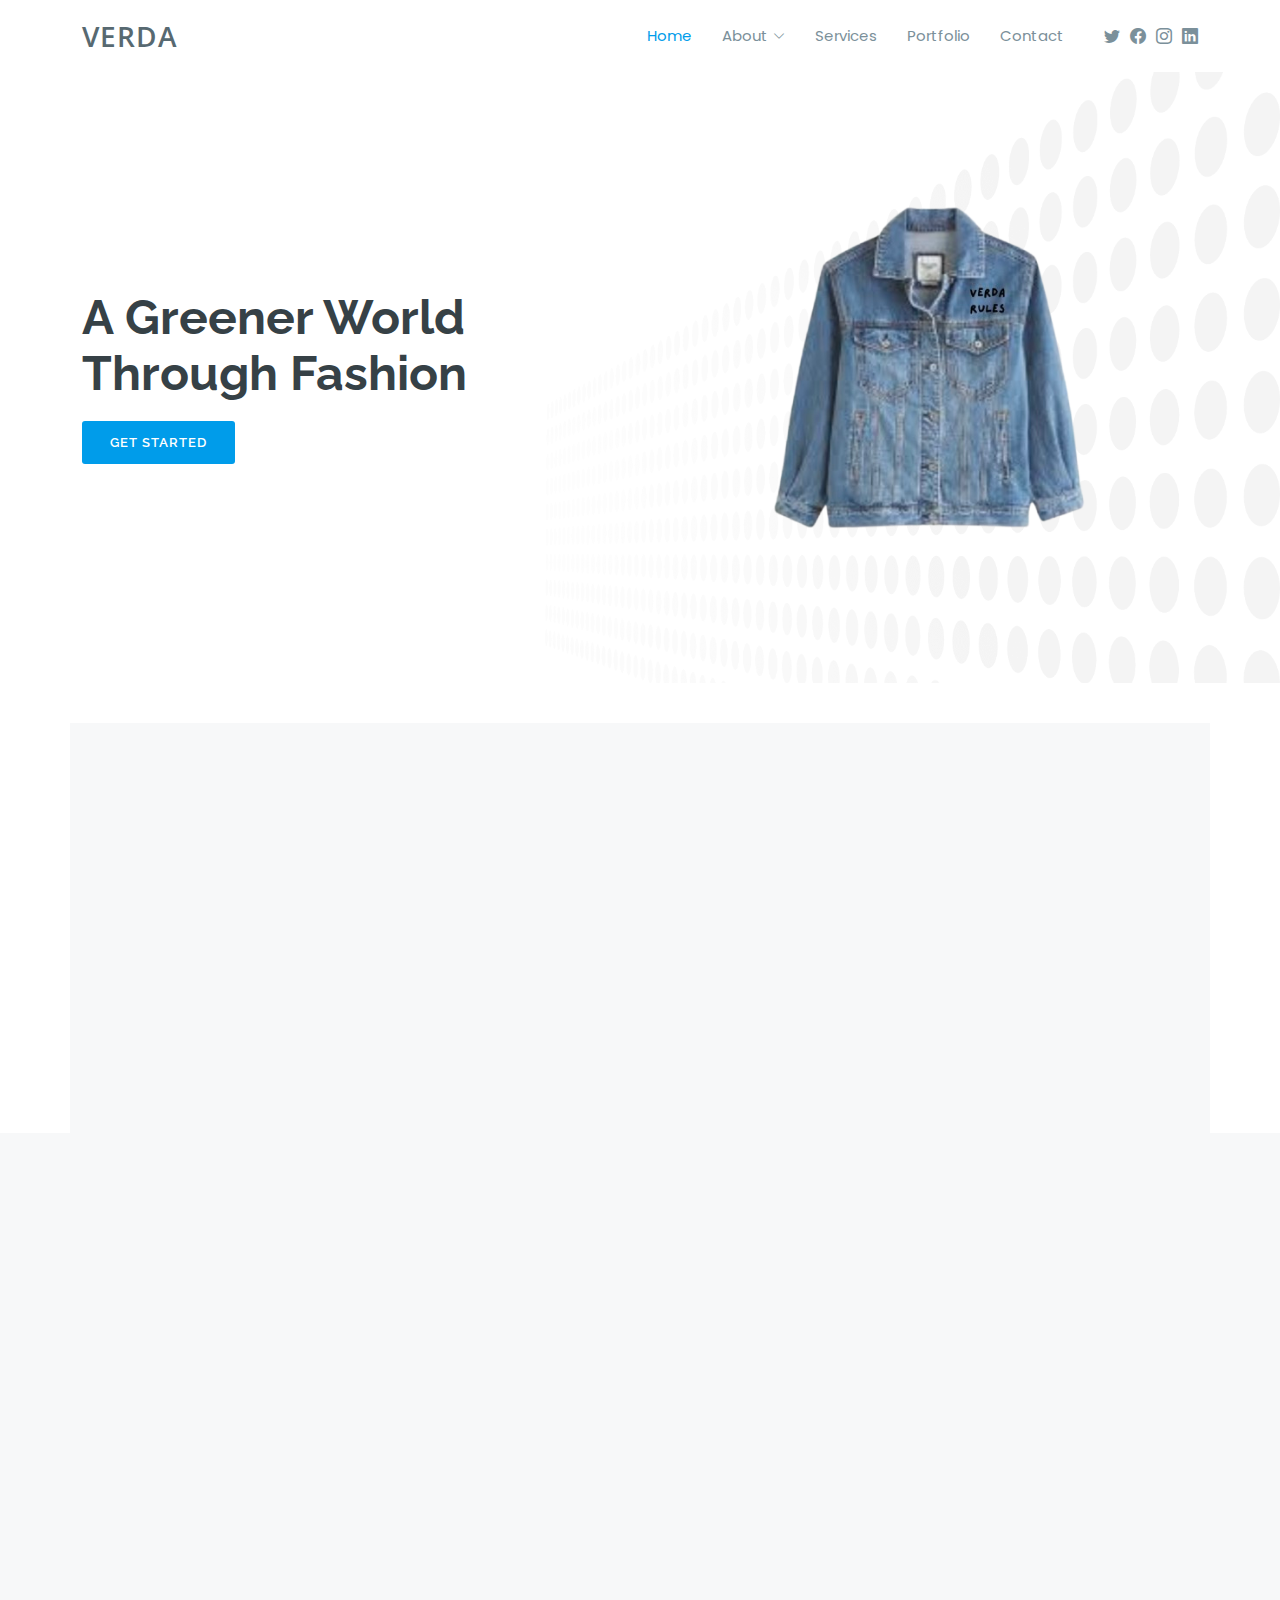
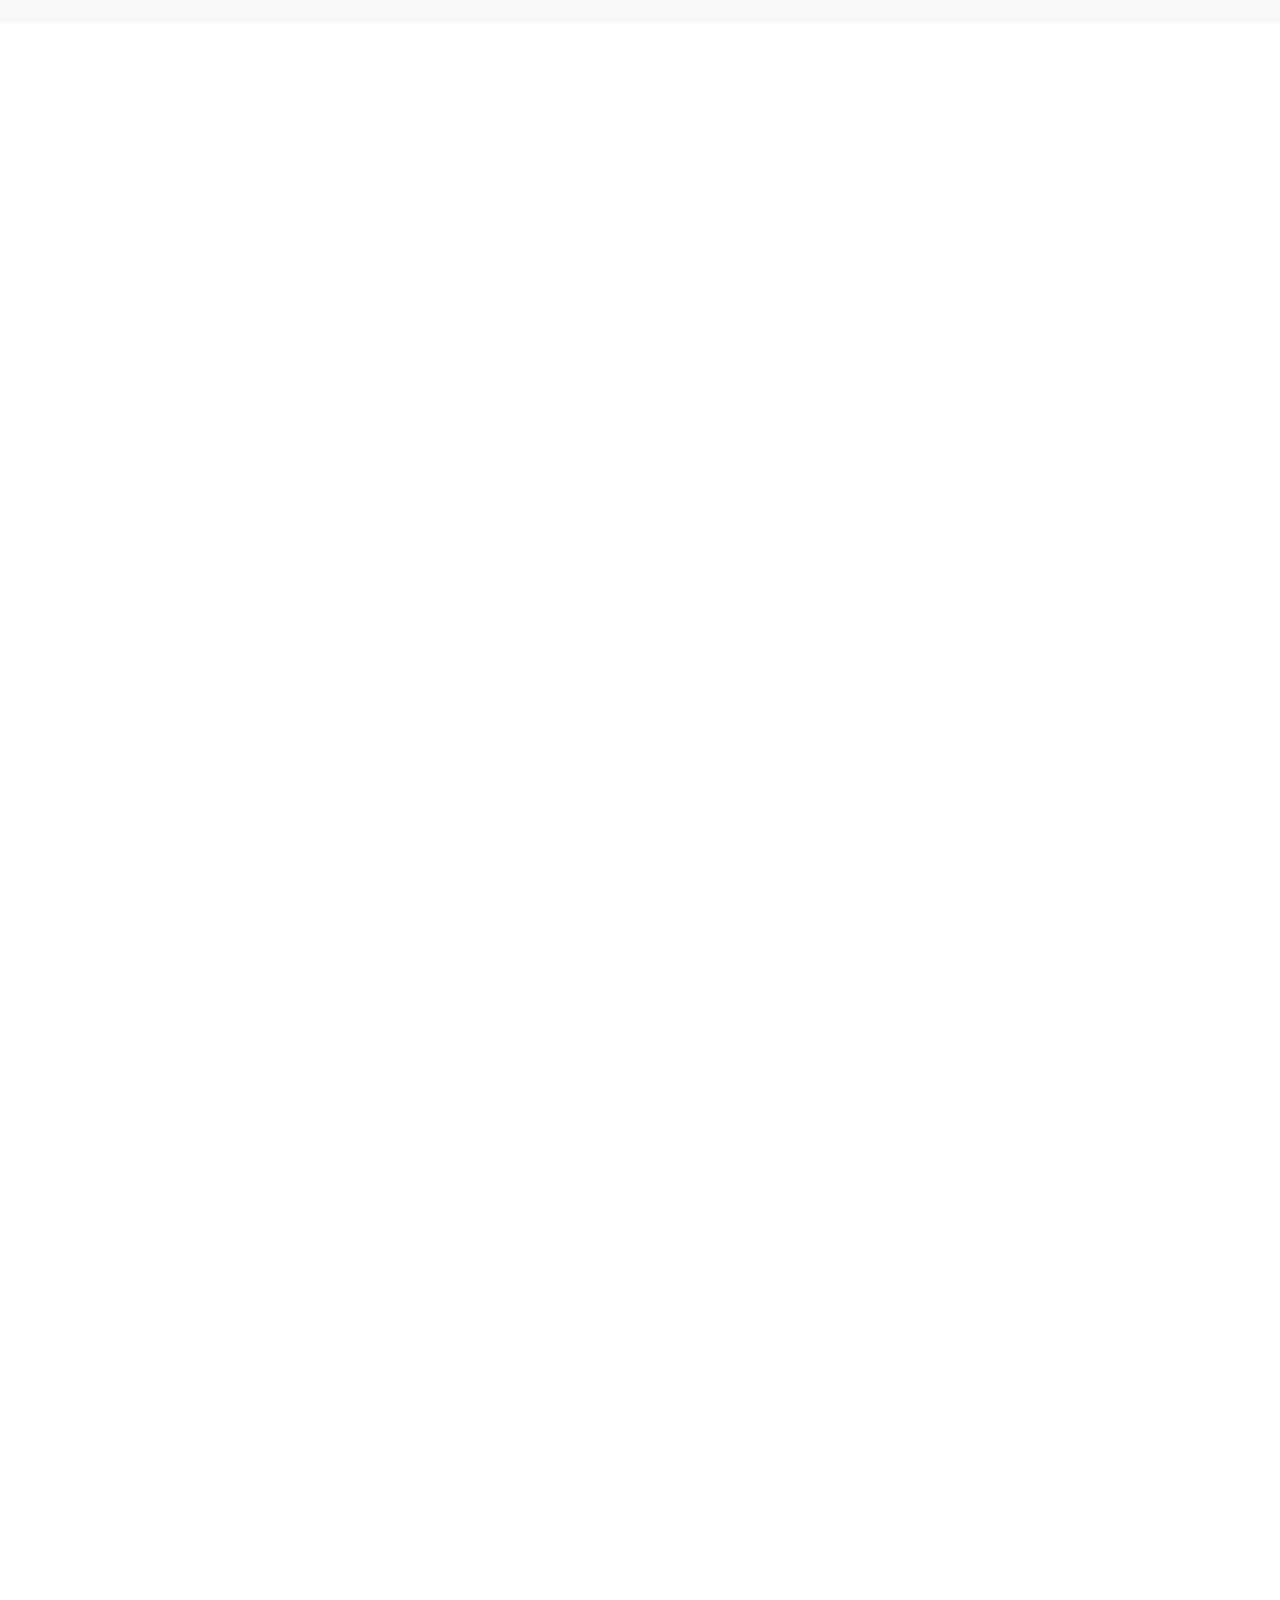
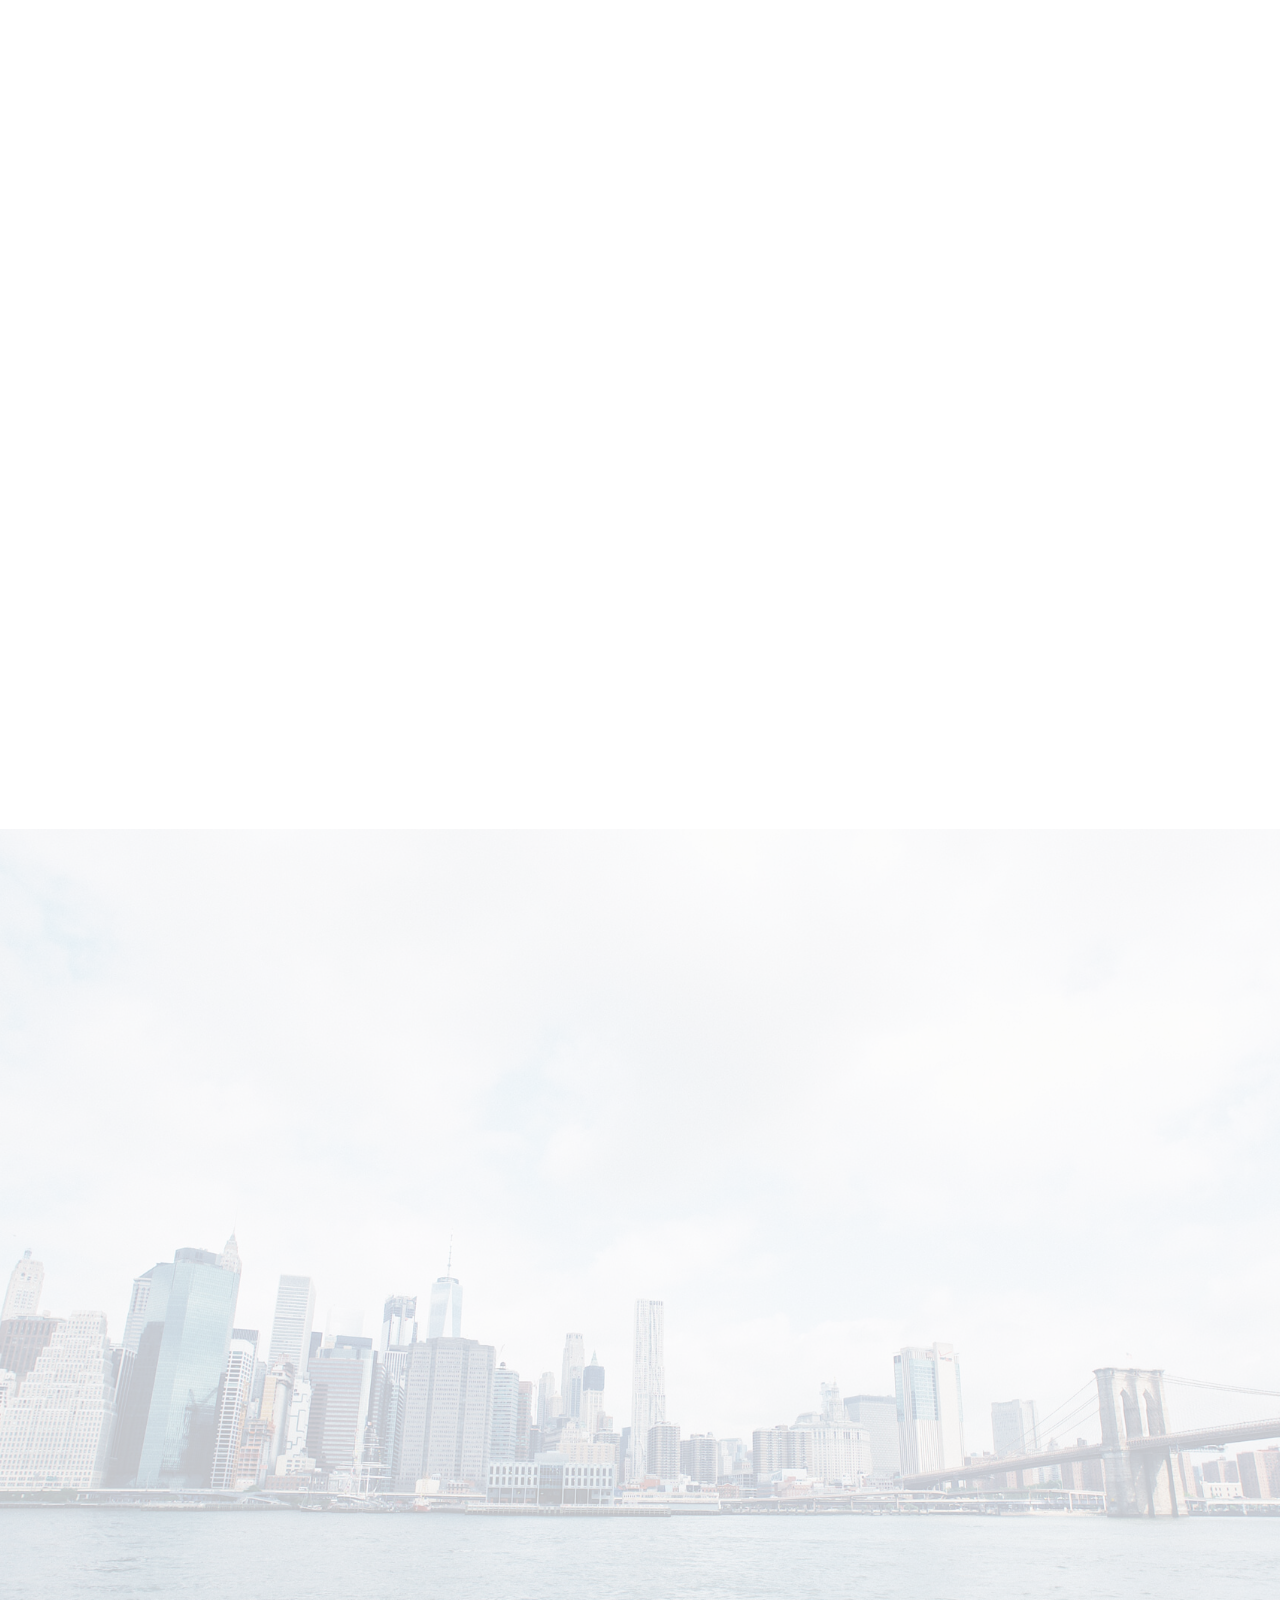
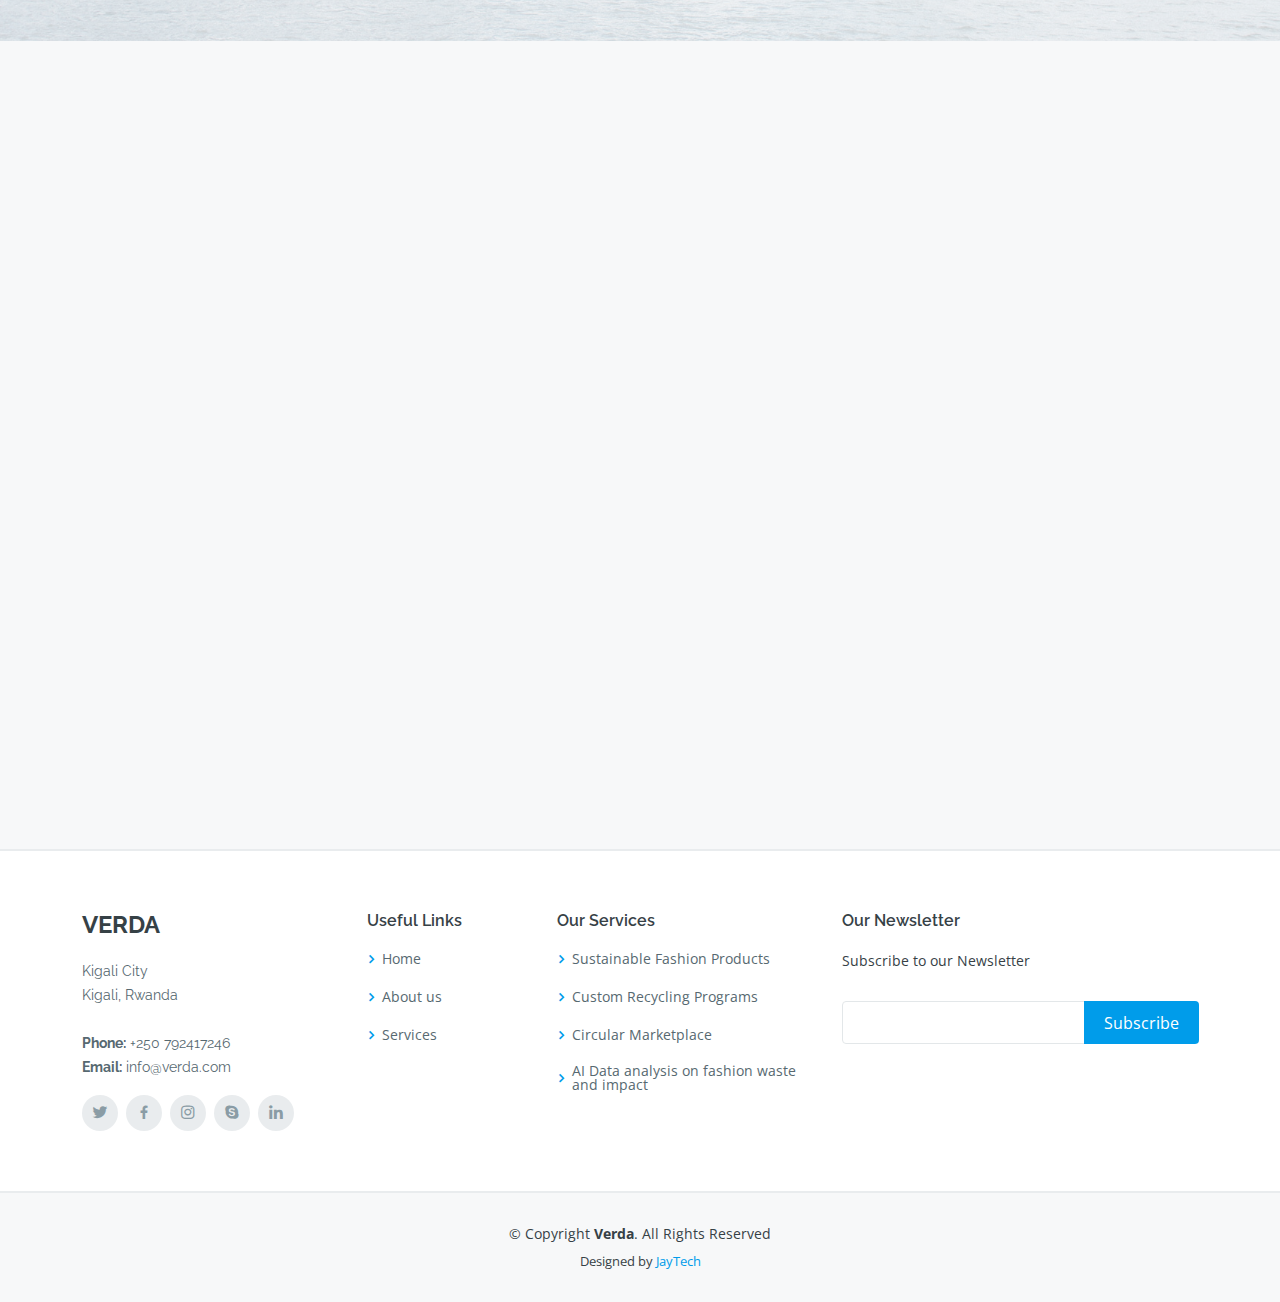
==== index.html @ 9a2d9e0e "Initial commit" ====
<!DOCTYPE html>
<html lang="en">

<head>
  <meta charset="utf-8">
  <meta content="width=device-width, initial-scale=1.0" name="viewport">

  <title>VERDA</title>
  <meta content="" name="description">
  <meta content="" name="keywords">

  <!-- Favicons -->
  <link href="assets/img/favicon.png" rel="icon">
  <link href="assets/img/apple-touch-icon.png" rel="apple-touch-icon">

  <!-- Google Fonts -->
  <link href="https://fonts.googleapis.com/css?family=Open+Sans:300,300i,400,400i,600,600i,700,700i|Raleway:300,300i,400,400i,500,500i,600,600i,700,700i|Poppins:300,300i,400,400i,500,500i,600,600i,700,700i" rel="stylesheet">

  <!-- Vendor CSS Files -->
  <link href="assets/vendor/aos/aos.css" rel="stylesheet">
  <link href="assets/vendor/bootstrap/css/bootstrap.min.css" rel="stylesheet">
  <link href="assets/vendor/bootstrap-icons/bootstrap-icons.css" rel="stylesheet">
  <link href="assets/vendor/boxicons/css/boxicons.min.css" rel="stylesheet">
  <link href="assets/vendor/glightbox/css/glightbox.min.css" rel="stylesheet">
  <link href="assets/vendor/swiper/swiper-bundle.min.css" rel="stylesheet">

  <!-- Template Main CSS File -->
  <link href="assets/css/style.css" rel="stylesheet">

  <!-- =======================================================
  * Template Name: Scaffold
  * Updated: Sep 18 2023 with Bootstrap v5.3.2
  * Template URL: https://bootstrapmade.com/scaffold-bootstrap-metro-style-template/
  * Author: BootstrapMade.com
  * License: https://bootstrapmade.com/license/
  ======================================================== -->
</head>

<body>

  <!-- ======= Header ======= -->
  <header id="header" class="fixed-top d-flex align-items-center">
    <div class="container d-flex align-items-center">

      <div class="logo me-auto">
        <h1><a href="index.html">VERDA</a></h1>
        <!-- Uncomment below if you prefer to use an image logo -->
        <!-- <a href="index.html"><img src="assets/img/logo.png" alt="" class="img-fluid"></a>-->
      </div>

      <nav id="navbar" class="navbar order-last order-lg-0">
        <ul>
          <li><a class="nav-link scrollto active" href="#hero">Home</a></li>
          <li class="dropdown"><a href="#"><span>About</span> <i class="bi bi-chevron-down"></i></a>
            <ul>
              <li><a class="nav-link scrollto" href="#about">About Us</a></li>
              <li><a class="nav-link scrollto" href="#team">Team</a></li>
              <li><a class="nav-link scrollto" href="#testimonials">Testimonials</a></li>
            </ul>
          </li>
          <li><a class="nav-link scrollto" href="#services">Services</a></li>
          <li><a class="nav-link scrollto " href="#portfolio">Portfolio</a></li>
          <li><a class="nav-link scrollto" href="#contact">Contact</a></li>
        </ul>
        <i class="bi bi-list mobile-nav-toggle"></i>
      </nav><!-- .navbar -->

      <div class="header-social-links d-flex align-items-center">
        <a href="#" class="twitter"><i class="bi bi-twitter"></i></a>
        <a href="#" class="facebook"><i class="bi bi-facebook"></i></a>
        <a href="#" class="instagram"><i class="bi bi-instagram"></i></a>
        <a href="#" class="linkedin"><i class="bi bi-linkedin"></i></i></a>
      </div>

    </div>
  </header><!-- End Header -->

  <!-- ======= Hero Section ======= -->
  <section id="hero">

    <div class="container">
      <div class="row">
        <div class="col-lg-6 pt-5 pt-lg-0 order-2 order-lg-1 d-flex flex-column justify-content-center" data-aos="fade-up">
          <div>
            <h1>A Greener World Through Fashion</h1>
            <a href="#about" class="btn-get-started scrollto">Get Started</a>
          </div>
        </div>
        <div class="col-lg-6 order-1 order-lg-2 hero-img" data-aos="fade-left">
          <img src="assets/img/image_123650291__2_-removebg-preview.png" class="img-fluid" alt="">
        </div>
      </div>
    </div>

  </section><!-- End Hero -->

  <main id="main">

    <!-- ======= About Section ======= -->
    <section id="about" class="about">
      <div class="container">

        <div class="row">
          <div class="col-lg-6" data-aos="zoom-in">
            <img src="assets/img/Learn_More_About_Us_Banner.jpg" class="img-fluid" alt="">
          </div>
          <div class="col-lg-6 d-flex flex-column justify-contents-center" data-aos="fade-left">
            <div class="content pt-4 pt-lg-0">
              <h3>Learn more about us</h3>
              <p class="fst-italic">
                Every year, millions of tons of textiles end up in landfills, creating a growing environmental challenge. At Verda, we see an opportunity where others see waste, turning what could have been discarded into something extraordinary. Our designs are meticulously crafted from recycled and eco-friendly materials, ensuring that every piece blends sustainability with timeless style. By choosing Verda, you’re not just purchasing a product—you’re making a bold statement. It’s a choice for yourself, your values, and a commitment to protecting our planet for generations to come.
              </p>
            </div>
          </div>
        </div>

      </div>
    </section><!-- End About Section -->

    <!-- ======= Features Section ======= -->
    <!-- <section id="features" class="features">
      <div class="container">

        <div class="row">
          <div class="col-lg-6 mt-2 mb-tg-0 order-2 order-lg-1">
            <ul class="nav nav-tabs flex-column">
              <li class="nav-item" data-aos="fade-up">
                <a class="nav-link active show" data-bs-toggle="tab" href="#tab-1">
                  <h4>Modi sit est</h4>
                  <p>Quis excepturi porro totam sint earum quo nulla perspiciatis eius.</p>
                </a>
              </li>
              <li class="nav-item mt-2" data-aos="fade-up" data-aos-delay="100">
                <a class="nav-link" data-bs-toggle="tab" href="#tab-2">
                  <h4>Unde praesentium sed</h4>
                  <p>Voluptas vel esse repudiandae quo excepturi.</p>
                </a>
              </li>
              <li class="nav-item mt-2" data-aos="fade-up" data-aos-delay="200">
                <a class="nav-link" data-bs-toggle="tab" href="#tab-3">
                  <h4>Pariatur explicabo vel</h4>
                  <p>Velit veniam ipsa sit nihil blanditiis mollitia natus.</p>
                </a>
              </li>
              <li class="nav-item mt-2" data-aos="fade-up" data-aos-delay="300">
                <a class="nav-link" data-bs-toggle="tab" href="#tab-4">
                  <h4>Nostrum qui quasi</h4>
                  <p>Ratione hic sapiente nostrum doloremque illum nulla praesentium id</p>
                </a>
              </li>
            </ul>
          </div>
          <div class="col-lg-6 order-1 order-lg-2" data-aos="zoom-in">
            <div class="tab-content">
              <div class="tab-pane active show" id="tab-1">
                <figure>
                  <img src="assets/img/features-1.png" alt="" class="img-fluid">
                </figure>
              </div>
              <div class="tab-pane" id="tab-2">
                <figure>
                  <img src="assets/img/features-2.png" alt="" class="img-fluid">
                </figure>
              </div>
              <div class="tab-pane" id="tab-3">
                <figure>
                  <img src="assets/img/features-3.png" alt="" class="img-fluid">
                </figure>
              </div>
              <div class="tab-pane" id="tab-4">
                <figure>
                  <img src="assets/img/features-4.png" alt="" class="img-fluid">
                </figure>
              </div>
            </div>
          </div>
        </div>

      </div>
    </section>End Features Section -->

    <!-- ======= Services Section ======= -->
    <section id="services" class="services section-bg">
      <div class="container">

        <div class="section-title" data-aos="fade-up">
          <h2>Services</h2>
          <p>We are committed to delivering top-quality services designed to meet your specific needs. Explore our wide range of offerings below and discover how we can help you achieve your goals with innovation and expertise.</p>
        </div>

        <div class="row">
          <div class="col-md-6 col-lg-3 d-flex align-items-stretch mb-5 mb-lg-0" data-aos="zoom-in">
            <div class="icon-box icon-box-pink">
              <div class="icon"><i class="bx bxl-dribbble"></i></div>
              <h4 class="title"><a href="">Sustainable fashion products</a></h4>
            </div>
          </div>

          <div class="col-md-6 col-lg-3 d-flex align-items-stretch mb-5 mb-lg-0" data-aos="zoom-in" data-aos-delay="100">
            <div class="icon-box icon-box-cyan">
              <div class="icon"><i class="bx bx-recycle"></i></div>
              <h4 class="title"><a href="">Custom recycling programs</a></h4>
            </div>
          </div>

          <div class="col-md-6 col-lg-3 d-flex align-items-stretch mb-5 mb-lg-0" data-aos="zoom-in" data-aos-delay="200">
            <div class="icon-box icon-box-green">
              <div class="icon"><i class="bx bx-world"></i></div>
              <h4 class="title"><a href="">Circular marketplace</a></h4>
            </div>
          </div>

          <div class="col-md-6 col-lg-3 d-flex align-items-stretch mb-5 mb-lg-0" data-aos="zoom-in" data-aos-delay="300">
            <div class="icon-box icon-box-blue">
              <div class="icon"><i class="bx bx-tachometer"></i></div>
              <h4 class="title"><a href="">AI Data analysis on fashion waste and impact</a></h4>
            </div>
          </div>

        </div>

      </div>
    </section><!-- End Services Section -->

    <!-- ======= Portfolio Section ======= -->
    <section id="portfolio" class="portfolio">
      <div class="container">

        <div class="section-title" data-aos="fade-up">
          <h2>Products</h2>
          <p>Explore our product offerings and join us in redefining fashion—because looking good should also feel good.</p>
        </div>

        <div class="row">
          <div class="col-lg-12 d-flex justify-content-center" data-aos="fade-up" data-aos-delay="100">
            <ul id="portfolio-flters">
              <!-- <li data-filter="*" class="filter-active">All</li>
              <li data-filter=".filter-app">App</li>
              <li data-filter=".filter-card">Card</li>
              <li data-filter=".filter-web">Web</li> -->
            </ul>
          </div>
        </div>

        <div class="row portfolio-container" data-aos="fade-up" data-aos-delay="200">


          <div class="col-lg-6 col-md-5 portfolio-item filter-card">
            <div class="portfolio-wrap">
              <img src="assets\img\image_123650291 (1).JPG" class="img-fluid" alt="">
              <div class="portfolio-info">
                <h4>Special</h4>
              </div>
              <div class="portfolio-links">
                <a href="assets\img\image_123650291 (1).JPG" data-gallery="portfolioGallery" class="portfolio-lightbox" title="Special"><i class="bx bx-plus"></i></a>
                <!-- <a href="portfolio-details.html" title="More Details"><i class="bx bx-link"></i></a> -->
              </div>
            </div>
          </div>

          <div class="col-lg-6 col-md-5 portfolio-item filter-card">
            <div class="portfolio-wrap">
              <img src="assets\img\image_123650291 (3).JPG" class="img-fluid" alt="">
              <div class="portfolio-info">
                <h4>Unique</h4>
              </div>
              <div class="portfolio-links">
                <a href="assets\img\image_123650291 (3).JPG" data-gallery="portfolioGallery" class="portfolio-lightbox" title="Unique"><i class="bx bx-plus"></i></a>
                <!-- <a href="portfolio-details.html" title="More Details"><i class="bx bx-link"></i></a> -->
              </div>
            </div>
          </div>

          <div class="col-lg-6 col-md-5 portfolio-item filter-card">
            <div class="portfolio-wrap">
              <img src="assets\img\image_123650291 (2).JPG" class="img-fluid" alt="">
              <div class="portfolio-info">
                <h4>Needed</h4>
              </div>
              <div class="portfolio-links">
                <a href="assets\img\image_123650291 (2).JPG" data-gallery="portfolioGallery" class="portfolio-lightbox" title="Needed"><i class="bx bx-plus"></i></a>
                <!-- <a href="portfolio-details.html" title="More Details"><i class="bx bx-link"></i></a> -->
              </div>
            </div>
          </div>

          <div class="col-lg-6 col-md-5 portfolio-item filter-card">
            <div class="portfolio-wrap">
              <img src="assets\img\image_123650291 (6).JPG" class="img-fluid" alt="">
              <div class="portfolio-info">
                <h4>Warmth</h4>
              </div>
              <div class="portfolio-links">
                <a href="assets\img\image_123650291 (6).JPG" data-gallery="portfolioGallery" class="portfolio-lightbox" title="Warmth"><i class="bx bx-plus"></i></a>
                <!-- <a href="portfolio-details.html" title="More Details"><i class="bx bx-link"></i></a> -->
              </div>
            </div>
          </div>
        </div>

      </div>
    </section><!-- End Portfolio Section -->

    <!-- ======= Cta Section ======= -->
    <section id="cta" class="cta">
      <div class="container">

        <div class="row" data-aos="zoom-in">
          <div class="col-lg-9 text-center text-lg-start">
            <h3>Call To Action</h3>
            <p>Step into a world where style meets sustainability. At <strong>VERDA</strong>, we’re redefining fashion with innovative designs, ethical practices, and a commitment to a greener future. Be part of the change—explore our collections today and make a statement that matters.</p>
          </div>
          <div class="col-lg-3 cta-btn-container text-center">
            <a class="cta-btn align-middle" href="#">Call To Action</a>
          </div>
        </div>

      </div>
    </section><!-- End Cta Section -->

    <!-- ======= Testimonials Section ======= -->
    <section id="testimonials" class="testimonials">
      <div class="container">

        <div class="section-title" data-aos="fade-up">
          <h2>Testimonials</h2>
          <p>Here’s what some of our valued customers have to say about their experience with Verda.</p>
        </div>

        <div class="testimonials-slider swiper" data-aos="fade-up" data-aos-delay="100">
          <div class="swiper-wrapper">

            <div class="swiper-slide">
              <div class="testimonial-item">
                <p>
                  <i class="bx bxs-quote-alt-left quote-icon-left"></i>
                  Verda has completely transformed the way I think about fashion. Their commitment to sustainability and ethical practices is truly inspiring. Knowing that I’m wearing something stylish and eco-friendly makes me feel like I’m contributing to a better planet. Keep up the amazing work!
                  <i class="bx bxs-quote-alt-right quote-icon-right"></i>
                </p>
                <img src="assets/img/testimonials/testimonials-1.jpg" class="testimonial-img" alt="">
                <h3>Saul Goodman</h3>
                <h4>Ceo &amp; Founder</h4>
              </div>
            </div><!-- End testimonial item -->

            <div class="swiper-slide">
              <div class="testimonial-item">
                <p>
                  <i class="bx bxs-quote-alt-left quote-icon-left"></i>
                  I’ve never experienced such impeccable quality in sustainable fashion before. The fabric feels luxurious, and the craftsmanship is top-notch. Verda proves that sustainable doesn’t have to mean sacrificing style or quality. I’m a customer for life!
                  <i class="bx bxs-quote-alt-right quote-icon-right"></i>
                </p>
                <img src="assets/img/testimonials/testimonials-2.jpg" class="testimonial-img" alt="">
                <h3>Sara Wilsson</h3>
                <h4>Designer</h4>
              </div>
            </div><!-- End testimonial item -->

            <div class="swiper-slide">
              <div class="testimonial-item">
                <p>
                  <i class="bx bxs-quote-alt-left quote-icon-left"></i>
                  Verda’s designs are not only unique but also incredibly versatile. I get compliments every time I wear their pieces. It’s so refreshing to see a brand combine creativity, functionality, and sustainability so seamlessly.
                  <i class="bx bxs-quote-alt-right quote-icon-right"></i>
                </p>
                <img src="assets/img/testimonials/testimonials-3.jpg" class="testimonial-img" alt="">
                <h3>Jena Karlis</h3>
                <h4>Store Owner</h4>
              </div>
            </div><!-- End testimonial item -->

            <div class="swiper-slide">
              <div class="testimonial-item">
                <p>
                  <i class="bx bxs-quote-alt-left quote-icon-left"></i>
                  From start to finish, Verda made me feel like a valued customer. Their team was responsive, knowledgeable, and genuinely cared about my needs. It’s rare to find such personalized service in today’s market. I couldn’t be happier with my purchases!
                  <i class="bx bxs-quote-alt-right quote-icon-right"></i>
                </p>
                <img src="assets/img/testimonials/testimonials-4.jpg" class="testimonial-img" alt="">
                <h3>Matt Brandon</h3>
                <h4>Freelancer</h4>
              </div>
            </div><!-- End testimonial item -->

            <div class="swiper-slide">
              <div class="testimonial-item">
                <p>
                  <i class="bx bxs-quote-alt-left quote-icon-left"></i>
                  Verda’s circular marketplace initiative is groundbreaking! I love that I can return my old clothes and know they’ll be recycled into something new. It’s fashion with a conscience, and I’m proud to be part of this movement.
                  <i class="bx bxs-quote-alt-right quote-icon-right"></i>
                </p>
                <img src="assets/img/testimonials/testimonials-5.jpg" class="testimonial-img" alt="">
                <h3>John Larson</h3>
                <h4>Entrepreneur</h4>
              </div>
            </div><!-- End testimonial item -->

          </div>
          <div class="swiper-pagination"></div>
        </div>

      </div>
    </section><!-- End Testimonials Section -->

    <!-- ======= Team Section ======= -->
    <section id="team" class="team">
      <div class="container">

        <div class="section-title" data-aos="fade-up">
          <h2>Team</h2>
          <p>The Team for You</p>
        </div>

        <div class="row">

          <!-- <div class="col-lg-4 col-md-6">
            <div class="member" data-aos="zoom-in">
              <div class="pic"><img src="assets/img/team/team-1.jpg" class="img-fluid" alt=""></div>
              <div class="member-info">
                <h4>Walter White</h4>
                <span>Chief Executive Officer</span>
                <div class="social">
                  <a href=""><i class="bi bi-twitter"></i></a>
                  <a href=""><i class="bi bi-facebook"></i></a>
                  <a href=""><i class="bi bi-instagram"></i></a>
                  <a href=""><i class="bi bi-linkedin"></i></a>
                </div>
              </div>
            </div>
          </div> -->

          <div class="col-lg-4 col-md-6">
            <div class="member" data-aos="zoom-in" data-aos-delay="100">
              <div class="pic"><img src="assets\img\WhatsApp Image 2024-11-30 at 05.13.18_deaca655.jpg" class="img-fluid" alt=""></div>
              <div class="member-info">
                <h4>Emmanuel Ekpenyong Edem</h4>
                <span>Founder/CEO</span>
                <div class="social">
                  <a href=""><i class="bi bi-twitter"></i></a>
                  <a href=""><i class="bi bi-facebook"></i></a>
                  <a href=""><i class="bi bi-instagram"></i></a>
                  <a href="https://www.linkedin.com/in/emmanuel-edem-962840279/"><i class="bi bi-linkedin"></i></a>
                </div>
              </div>
            </div>
          </div>

          <!-- <div class="col-lg-4 col-md-6">
            <div class="member" data-aos="zoom-in" data-aos-delay="200">
              <div class="pic"><img src="assets/img/team/team-3.jpg" class="img-fluid" alt=""></div>
              <div class="member-info">
                <h4>William Anderson</h4>
                <span>CTO</span>
                <div class="social">
                  <a href=""><i class="bi bi-twitter"></i></a>
                  <a href=""><i class="bi bi-facebook"></i></a>
                  <a href=""><i class="bi bi-instagram"></i></a>
                  <a href=""><i class="bi bi-linkedin"></i></a>
                </div>
              </div>
            </div>
          </div> -->

        </div>

      </div>
    </section><!-- End Team Section -->

    <!-- ======= Clients Section ======= -->
    <!-- <section id="clients" class="clients">
      <div class="container">

        <div class="section-title" data-aos="fade-up">
          <h2>Clients</h2>
          <p>Magnam dolores commodi suscipit. Necessitatibus eius consequatur ex aliquid fuga eum quidem. Sit sint consectetur velit. Quisquam quos quisquam cupiditate. Et nemo qui impedit suscipit alias ea. Quia fugiat sit in iste officiis commodi quidem hic quas.</p>
        </div>

        <div class="row no-gutters clients-wrap clearfix wow fadeInUp">

          <div class="col-lg-3 col-md-4 col-xs-6">
            <div class="client-logo" data-aos="zoom-in">
              <img src="assets/img/clients/client-1.png" class="img-fluid" alt="">
            </div>
          </div>

          <div class="col-lg-3 col-md-4 col-xs-6">
            <div class="client-logo" data-aos="zoom-in" data-aos-delay="100">
              <img src="assets/img/clients/client-2.png" class="img-fluid" alt="">
            </div>
          </div>

          <div class="col-lg-3 col-md-4 col-xs-6">
            <div class="client-logo" data-aos="zoom-in" data-aos-delay="150">
              <img src="assets/img/clients/client-3.png" class="img-fluid" alt="">
            </div>
          </div>

          <div class="col-lg-3 col-md-4 col-xs-6">
            <div class="client-logo" data-aos="zoom-in" data-aos-delay="200">
              <img src="assets/img/clients/client-4.png" class="img-fluid" alt="">
            </div>
          </div>

          <div class="col-lg-3 col-md-4 col-xs-6">
            <div class="client-logo" data-aos="zoom-in" data-aos-delay="250">
              <img src="assets/img/clients/client-5.png" class="img-fluid" alt="">
            </div>
          </div>

          <div class="col-lg-3 col-md-4 col-xs-6">
            <div class="client-logo" data-aos="zoom-in" data-aos-delay="300">
              <img src="assets/img/clients/client-6.png" class="img-fluid" alt="">
            </div>
          </div>

          <div class="col-lg-3 col-md-4 col-xs-6">
            <div class="client-logo" data-aos="zoom-in" data-aos-delay="350">
              <img src="assets/img/clients/client-7.png" class="img-fluid" alt="">
            </div>
          </div>

          <div class="col-lg-3 col-md-4 col-xs-6" data-aos="zoom-in" data-aos-delay="400">
            <div class="client-logo">
              <img src="assets/img/clients/client-8.png" class="img-fluid" alt="">
            </div>
          </div>

        </div>

      </div>
    </section>End Clients Section -->

   
    <!-- ======= F.A.Q Section ======= -->
    <!-- <section id="faq" class="faq">
      <div class="container">

        <div class="section-title" data-aos="fade-up">
          <h2>Frequently Asked Questions</h2>
        </div>

        <ul class="faq-list">

          <li>
            <div data-bs-toggle="collapse" class="collapsed question" href="#faq1">Non consectetur a erat nam at lectus urna duis? <i class="bi bi-chevron-down icon-show"></i><i class="bi bi-chevron-up icon-close"></i></div>
            <div id="faq1" class="collapse" data-bs-parent=".faq-list">
              <p>
                Feugiat pretium nibh ipsum consequat. Tempus iaculis urna id volutpat lacus laoreet non curabitur gravida. Venenatis lectus magna fringilla urna porttitor rhoncus dolor purus non.
              </p>
            </div>
          </li>

          <li>
            <div data-bs-toggle="collapse" href="#faq2" class="collapsed question">Feugiat scelerisque varius morbi enim nunc faucibus a pellentesque? <i class="bi bi-chevron-down icon-show"></i><i class="bi bi-chevron-up icon-close"></i></div>
            <div id="faq2" class="collapse" data-bs-parent=".faq-list">
              <p>
                Dolor sit amet consectetur adipiscing elit pellentesque habitant morbi. Id interdum velit laoreet id donec ultrices. Fringilla phasellus faucibus scelerisque eleifend donec pretium. Est pellentesque elit ullamcorper dignissim. Mauris ultrices eros in cursus turpis massa tincidunt dui.
              </p>
            </div>
          </li>

          <li>
            <div data-bs-toggle="collapse" href="#faq3" class="collapsed question">Dolor sit amet consectetur adipiscing elit pellentesque habitant morbi? <i class="bi bi-chevron-down icon-show"></i><i class="bi bi-chevron-up icon-close"></i></div>
            <div id="faq3" class="collapse" data-bs-parent=".faq-list">
              <p>
                Eleifend mi in nulla posuere sollicitudin aliquam ultrices sagittis orci. Faucibus pulvinar elementum integer enim. Sem nulla pharetra diam sit amet nisl suscipit. Rutrum tellus pellentesque eu tincidunt. Lectus urna duis convallis convallis tellus. Urna molestie at elementum eu facilisis sed odio morbi quis
              </p>
            </div>
          </li>

          <li>
            <div data-bs-toggle="collapse" href="#faq4" class="collapsed question">Ac odio tempor orci dapibus. Aliquam eleifend mi in nulla? <i class="bi bi-chevron-down icon-show"></i><i class="bi bi-chevron-up icon-close"></i></div>
            <div id="faq4" class="collapse" data-bs-parent=".faq-list">
              <p>
                Dolor sit amet consectetur adipiscing elit pellentesque habitant morbi. Id interdum velit laoreet id donec ultrices. Fringilla phasellus faucibus scelerisque eleifend donec pretium. Est pellentesque elit ullamcorper dignissim. Mauris ultrices eros in cursus turpis massa tincidunt dui.
              </p>
            </div>
          </li>

          <li>
            <div data-bs-toggle="collapse" href="#faq5" class="collapsed question">Tempus quam pellentesque nec nam aliquam sem et tortor consequat? <i class="bi bi-chevron-down icon-show"></i><i class="bi bi-chevron-up icon-close"></i></div>
            <div id="faq5" class="collapse" data-bs-parent=".faq-list">
              <p>
                Molestie a iaculis at erat pellentesque adipiscing commodo. Dignissim suspendisse in est ante in. Nunc vel risus commodo viverra maecenas accumsan. Sit amet nisl suscipit adipiscing bibendum est. Purus gravida quis blandit turpis cursus in
              </p>
            </div>
          </li>

          <li>
            <div data-bs-toggle="collapse" href="#faq6" class="collapsed question">Tortor vitae purus faucibus ornare. Varius vel pharetra vel turpis nunc eget lorem dolor? <i class="bi bi-chevron-down icon-show"></i><i class="bi bi-chevron-up icon-close"></i></div>
            <div id="faq6" class="collapse" data-bs-parent=".faq-list">
              <p>
                Laoreet sit amet cursus sit amet dictum sit amet justo. Mauris vitae ultricies leo integer malesuada nunc vel. Tincidunt eget nullam non nisi est sit amet. Turpis nunc eget lorem dolor sed. Ut venenatis tellus in metus vulputate eu scelerisque. Pellentesque diam volutpat commodo sed egestas egestas fringilla phasellus faucibus. Nibh tellus molestie nunc non blandit massa enim nec.
              </p>
            </div>
          </li>

        </ul>

      </div>
    </section>End Frequently Asked Questions Section -->

    <!-- ======= Contact Section ======= -->
    <section id="contact" class="contact section-bg">
      <div class="container">

        <div class="section-title" data-aos="fade-up">
          <h2>Contact Us</h2>
        </div>

        <div class="row">

          <div class="col-lg-5 d-flex align-items-stretch" data-aos="fade-right">
            <div class="info">
              <div class="address">
                <i class="bi bi-geo-alt"></i>
                <h4>Location:</h4>
                <p>Kigali City, Kigali, Rwanda</p>
              </div>

              <div class="email">
                <i class="bi bi-envelope"></i>
                <h4>Email:</h4>
                <p>info@verda.com</p>
              </div>

              <div class="phone">
                <i class="bi bi-phone"></i>
                <h4>Call:</h4>
                <p>+250 792417246</p>
              </div>

              <iframe src="https://www.google.com/maps/embed?pb=!1m28!1m12!1m3!1d37816.86883060796!2d30.053473178774!3d-1.9459078611655782!2m3!1f0!2f0!3f0!3m2!1i1024!2i768!4f13.1!4m13!3e6!4m5!1s0x19dca4258ed8e797%3A0xf32b36a5411d0bc8!2sKigali%2C%20Rwanda!3m2!1d-1.9440727!2d30.061885099999998!4m5!1s0x19dca6f46d387275%3A0x7b8b917a7206d1e2!2sKigali%20Convention%20Centre!3m2!1d-1.9545556!2d30.093853399999997!5e0!3m2!1sen!2sng!4v1732941214680!5m2!1sen!2sng" frameborder="0" style="border:0; width: 100%; height: 290px;" allowfullscreen></iframe>
            </div>

          </div>

          <div class="col-lg-7 mt-5 mt-lg-0 d-flex align-items-stretch" data-aos="fade-left">
            <form action="forms/contact.php" method="post" role="form" class="php-email-form">
              <div class="row">
                <div class="form-group col-md-6">
                  <label for="name">Your Name</label>
                  <input type="text" name="name" class="form-control" id="name" required>
                </div>
                <div class="form-group col-md-6 mt-3 mt-md-0">
                  <label for="name">Your Email</label>
                  <input type="email" class="form-control" name="email" id="email" required>
                </div>
              </div>
              <div class="form-group mt-3">
                <label for="name">Subject</label>
                <input type="text" class="form-control" name="subject" id="subject" required>
              </div>
              <div class="form-group mt-3">
                <label for="name">Message</label>
                <textarea class="form-control" name="message" rows="10" required></textarea>
              </div>
              <div class="my-3">
                <div class="loading">Loading</div>
                <div class="error-message"></div>
                <div class="sent-message">Your message has been sent. Thank you!</div>
              </div>
              <div class="text-center"><button type="submit">Send Message</button></div>
            </form>
          </div>

        </div>

      </div>
    </section><!-- End Contact Section -->

  </main><!-- End #main -->

  <!-- ======= Footer ======= -->
  <footer id="footer">
    <div class="footer-top">
      <div class="container">
        <div class="row">

          <div class="col-lg-3 col-md-6">
            <div class="footer-info">
              <h3>VERDA</h3>
              <p>
                Kigali City <br>
                Kigali, Rwanda<br><br>
                <strong>Phone:</strong> +250 792417246<br>
                <strong>Email:</strong> info@verda.com<br>
              </p>
              <div class="social-links mt-3">
                <a href="#" class="twitter"><i class="bx bxl-twitter"></i></a>
                <a href="#" class="facebook"><i class="bx bxl-facebook"></i></a>
                <a href="#" class="instagram"><i class="bx bxl-instagram"></i></a>
                <a href="#" class="google-plus"><i class="bx bxl-skype"></i></a>
                <a href="#" class="linkedin"><i class="bx bxl-linkedin"></i></a>
              </div>
            </div>
          </div>

          <div class="col-lg-2 col-md-6 footer-links">
            <h4>Useful Links</h4>
            <ul>
              <li><i class="bx bx-chevron-right"></i> <a href="#">Home</a></li>
              <li><i class="bx bx-chevron-right"></i> <a href="#">About us</a></li>
              <li><i class="bx bx-chevron-right"></i> <a href="#">Services</a></li>
            </ul>
          </div>

          <div class="col-lg-3 col-md-6 footer-links">
            <h4>Our Services</h4>
            <ul>
              <li><i class="bx bx-chevron-right"></i> <a href="#">Sustainable Fashion Products</a></li>
              <li><i class="bx bx-chevron-right"></i> <a href="#">Custom Recycling Programs</a></li>
              <li><i class="bx bx-chevron-right"></i> <a href="#">Circular Marketplace</a></li>
              <li><i class="bx bx-chevron-right"></i> <a href="#">AI Data analysis on fashion waste and impact</a></li>
            </ul>
          </div>

          <div class="col-lg-4 col-md-6 footer-newsletter">
            <h4>Our Newsletter</h4>
            <p>Subscribe to our Newsletter</p>
            <form action="" method="post">
              <input type="email" name="email"><input type="submit" value="Subscribe">
            </form>

          </div>

        </div>
      </div>
    </div>

    <div class="container">
      <div class="copyright">
        &copy; Copyright <strong><span>Verda</span></strong>. All Rights Reserved
      </div>
      <div class="credits">
        <!-- All the links in the footer should remain intact. -->
        <!-- You can delete the links only if you purchased the pro version. -->
        <!-- Licensing information: https://bootstrapmade.com/license/ -->
        <!-- Purchase the pro version with working PHP/AJAX contact form: https://bootstrapmade.com/scaffold-bootstrap-metro-style-template/ -->
        Designed by <a href="https://www.linkedin.com/in/justice-chukwuonye-a93372279/">JayTech</a>
      </div>
    </div>
  </footer><!-- End Footer -->

  <a href="#" class="back-to-top d-flex align-items-center justify-content-center"><i class="bi bi-arrow-up-short"></i></a>

  <!-- Vendor JS Files -->
  <script src="assets/vendor/aos/aos.js"></script>
  <script src="assets/vendor/bootstrap/js/bootstrap.bundle.min.js"></script>
  <script src="assets/vendor/glightbox/js/glightbox.min.js"></script>
  <script src="assets/vendor/isotope-layout/isotope.pkgd.min.js"></script>
  <script src="assets/vendor/swiper/swiper-bundle.min.js"></script>
  <script src="assets/vendor/php-email-form/validate.js"></script>

  <!-- Template Main JS File -->
  <script src="assets/js/main.js"></script>

</body>

</html>
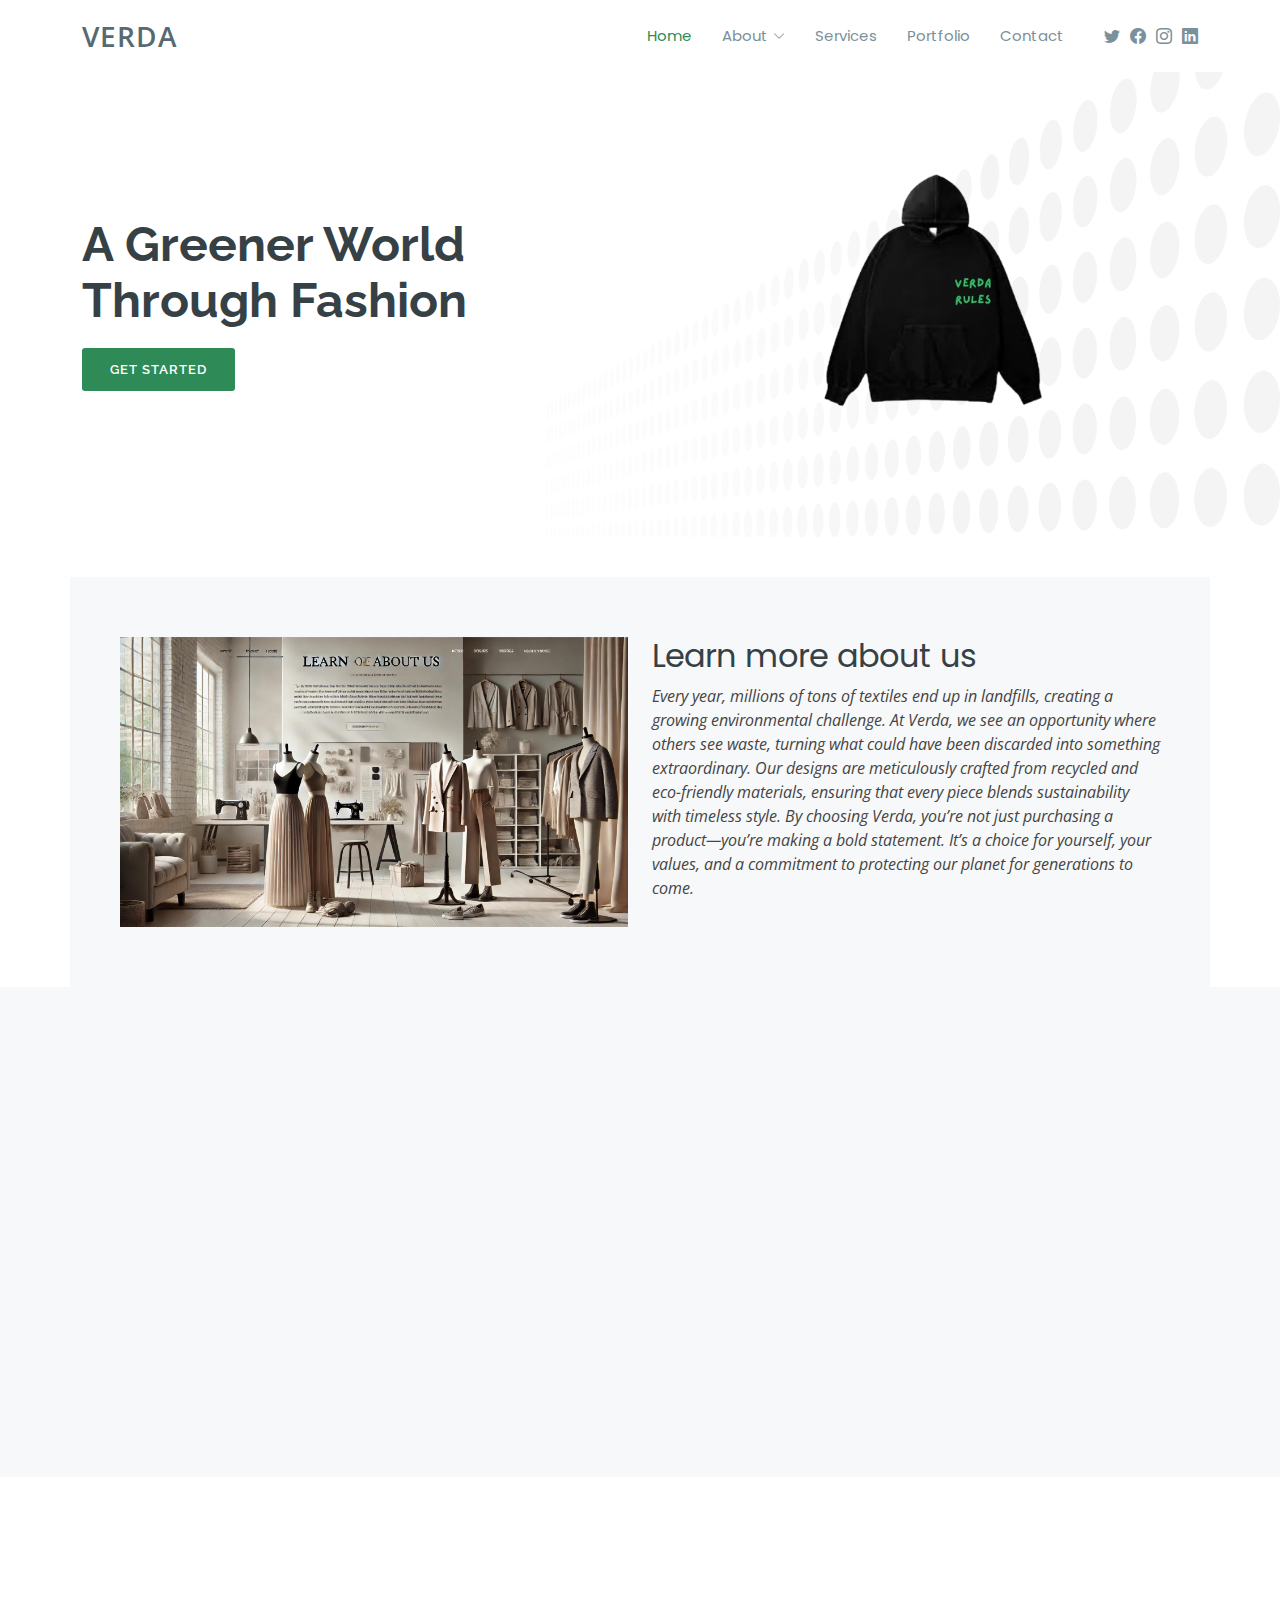
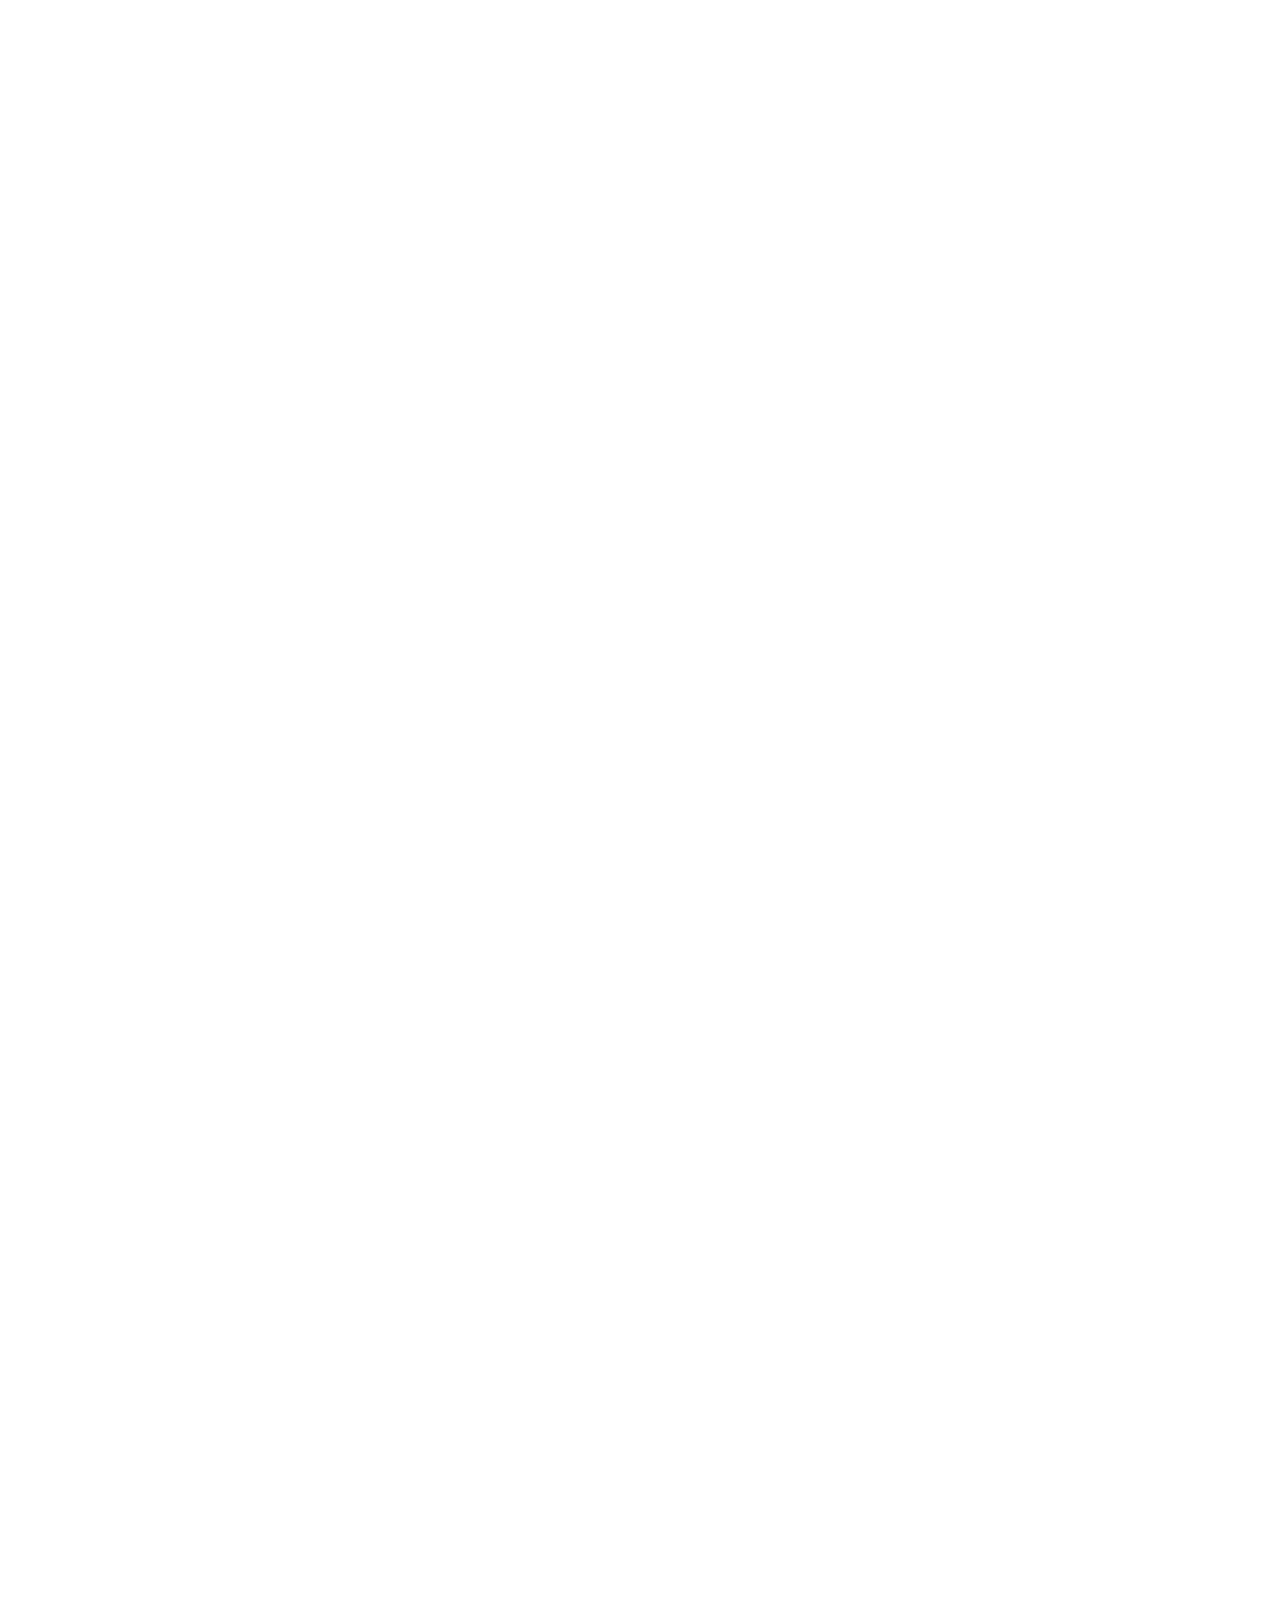
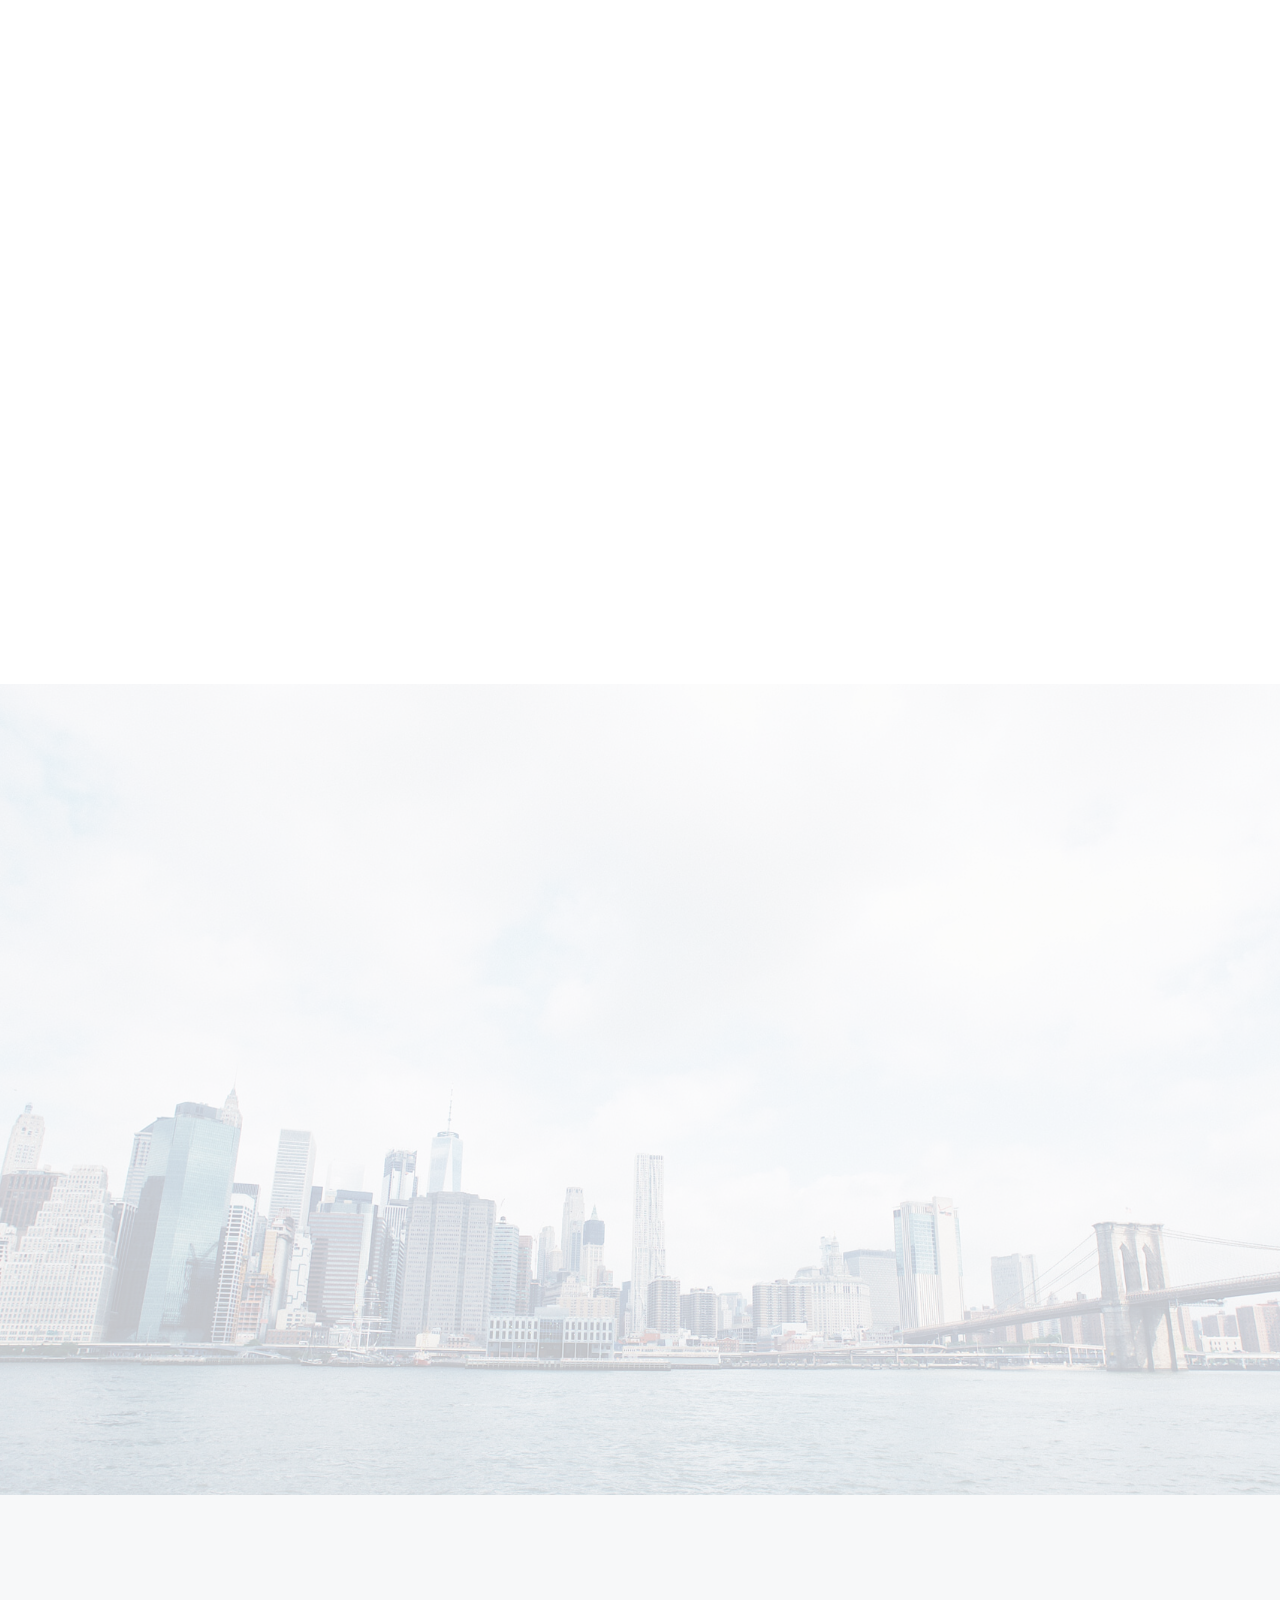
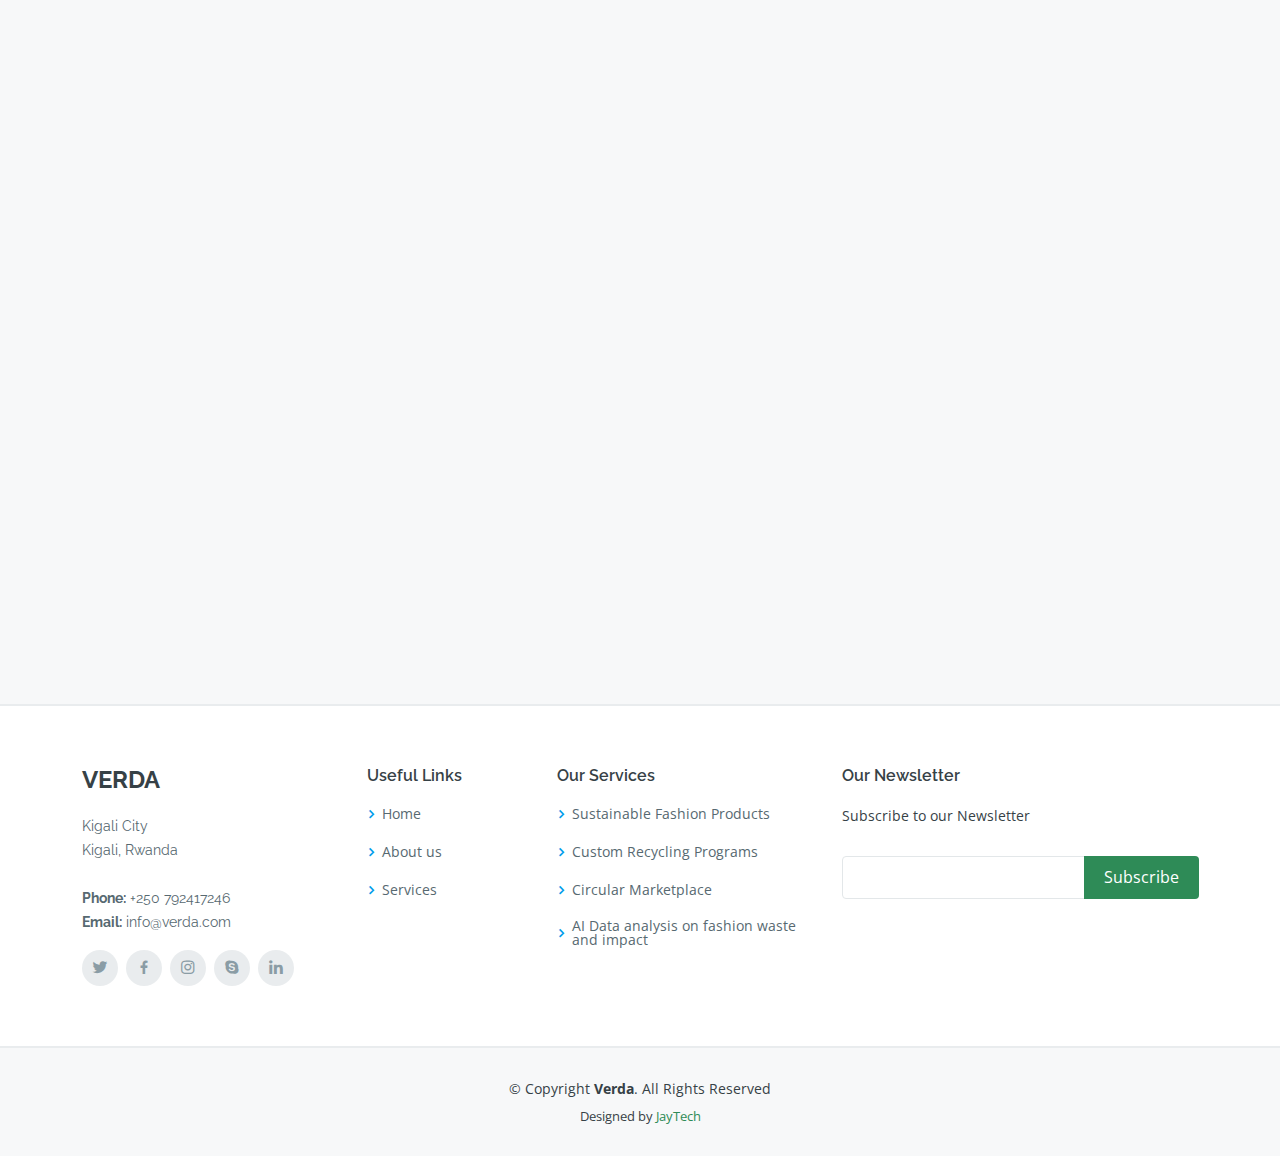
==== commit 6b4ba93c: "Initial commit" ====
--- a/index.html
+++ b/index.html
@@ -87,7 +87,7 @@
           </div>
         </div>
         <div class="col-lg-6 order-1 order-lg-2 hero-img" data-aos="fade-left">
-          <img src="assets/img/image_123650291__2_-removebg-preview.png" class="img-fluid" alt="">
+          <img src="assets\img\bh.png" class="img-fluid" alt="">
         </div>
       </div>
     </div>
@@ -311,7 +311,7 @@
             <p>Step into a world where style meets sustainability. At <strong>VERDA</strong>, we’re redefining fashion with innovative designs, ethical practices, and a commitment to a greener future. Be part of the change—explore our collections today and make a statement that matters.</p>
           </div>
           <div class="col-lg-3 cta-btn-container text-center">
-            <a class="cta-btn align-middle" href="#">Call To Action</a>
+            <a class="cta-btn align-middle" href="#">Shop Now</a>
           </div>
         </div>
 
@@ -719,7 +719,7 @@
             <h4>Our Newsletter</h4>
             <p>Subscribe to our Newsletter</p>
             <form action="" method="post">
-              <input type="email" name="email"><input type="submit" value="Subscribe">
+              <input type="email" name="email"><input type="submit" value="Subscribe" style="background-color: seagreen;">
             </form>
 
           </div>
--- a/assets/css/style.css
+++ b/assets/css/style.css
@@ -15,12 +15,12 @@
 }
 
 a {
-  color: #009cea;
+  color: seagreen;
   text-decoration: none;
 }
 
 a:hover {
-  color: #1eb4ff;
+  color: beige;
   text-decoration: none;
 }
 
@@ -43,7 +43,7 @@
   right: 15px;
   bottom: 15px;
   z-index: 996;
-  background: #009cea;
+  background: seagreen;
   width: 40px;
   height: 40px;
   border-radius: 4px;
@@ -133,7 +133,7 @@
 }
 
 .header-social-links a:hover {
-  color: #009cea;
+  color: seagreen;
 }
 
 /*--------------------------------------------------------------
@@ -182,7 +182,7 @@
 .navbar .active,
 .navbar .active:focus,
 .navbar li:hover>a {
-  color: #009cea;
+  color: seagreen;
 }
 
 .navbar .dropdown ul {
@@ -396,11 +396,12 @@
   border-radius: 3px;
   transition: 0.5s;
   color: #fff;
-  background: #009cea;
+  background: seagreen;
 }
 
 #hero .btn-get-started:hover {
-  background: #008bd1;
+  background: beige;
+  color: seagreen;
 }
 
 #hero .hero-img {
@@ -868,11 +869,12 @@
   transition: 0.5s;
   margin: 10px;
   color: #fff;
-  background: #009cea;
+  background: seagreen;
 }
 
 .cta .cta-btn:hover {
-  background: #008bd1;
+  background: beige;
+  color: seagreen;
 }
 
 @media (min-width: 1024px) {
@@ -1429,7 +1431,7 @@
 }
 
 .contact .php-email-form button[type=submit] {
-  background: #009cea;
+  background: seagreen;
   border: 0;
   padding: 10px 24px;
   color: #fff;
@@ -1438,7 +1440,7 @@
 }
 
 .contact .php-email-form button[type=submit]:hover {
-  background: #1eb4ff;
+  background: seagreen;
 }
 
 @keyframes animate-loading {
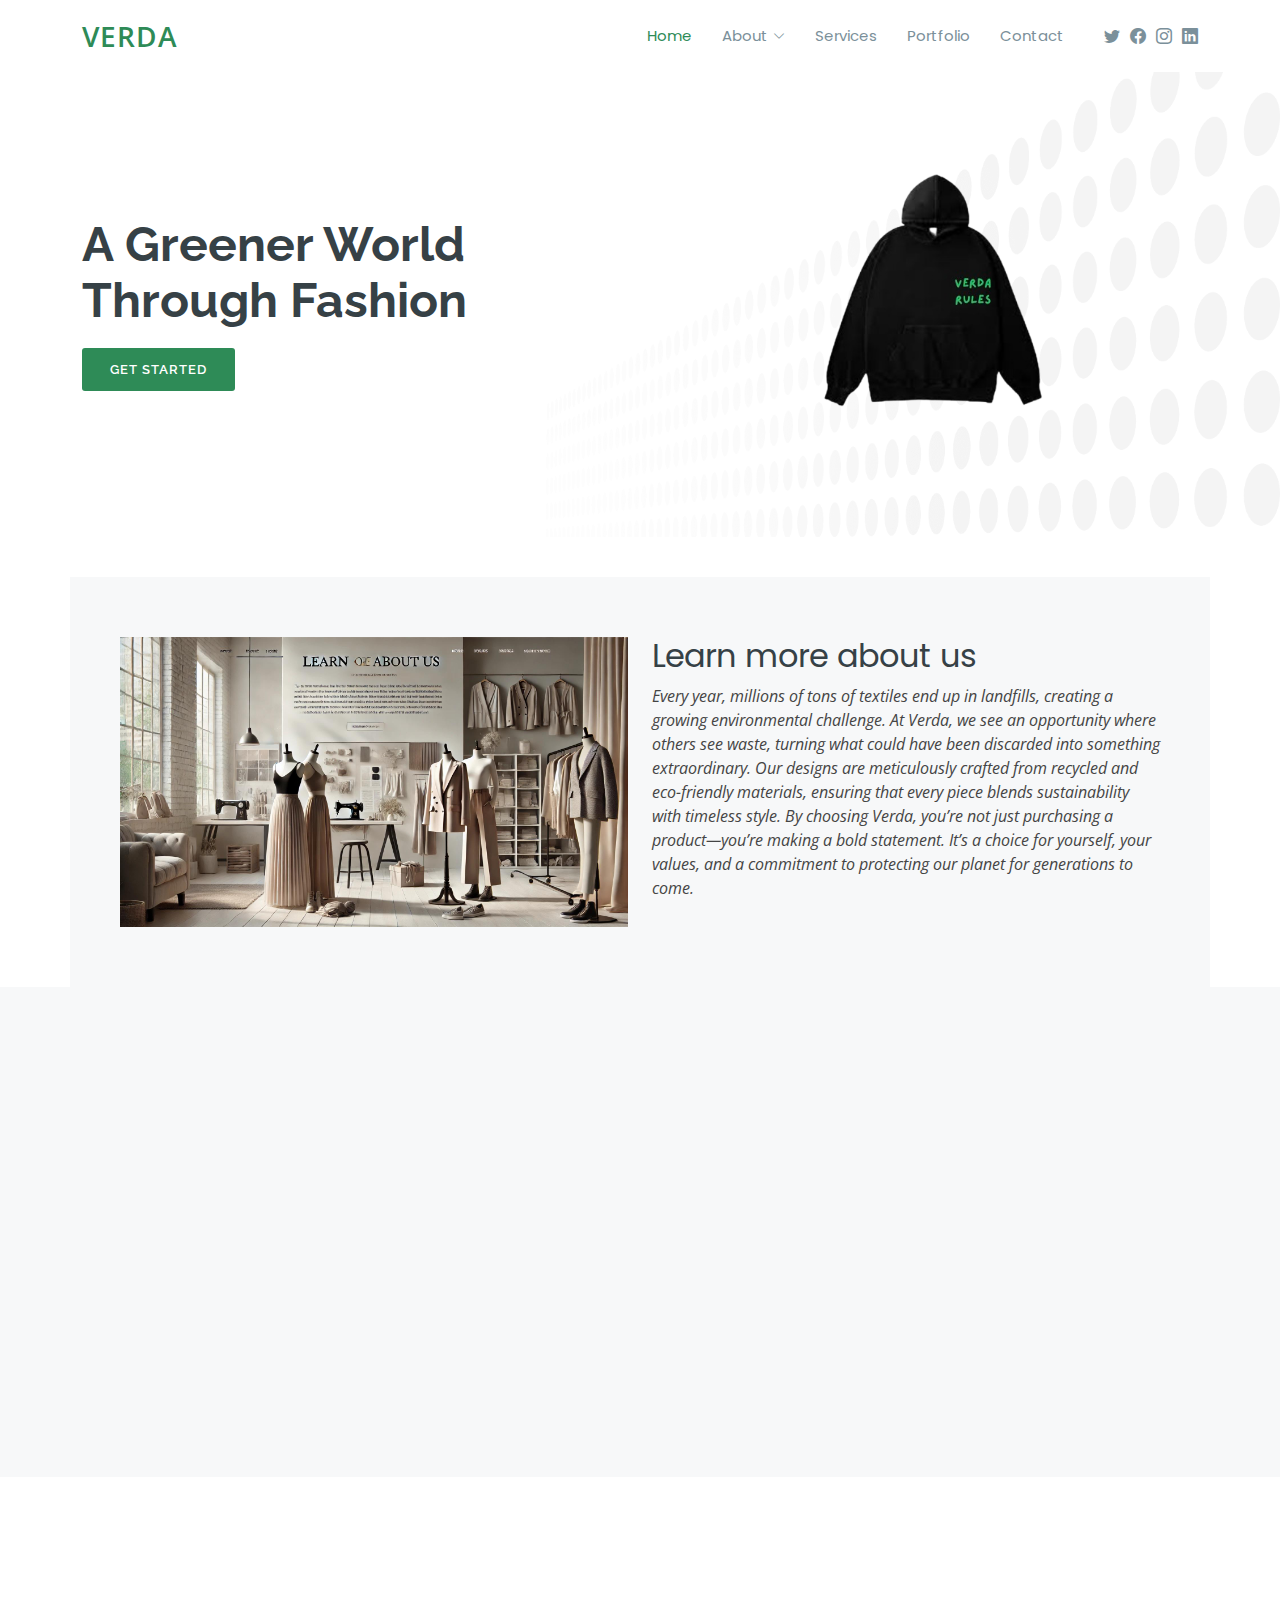
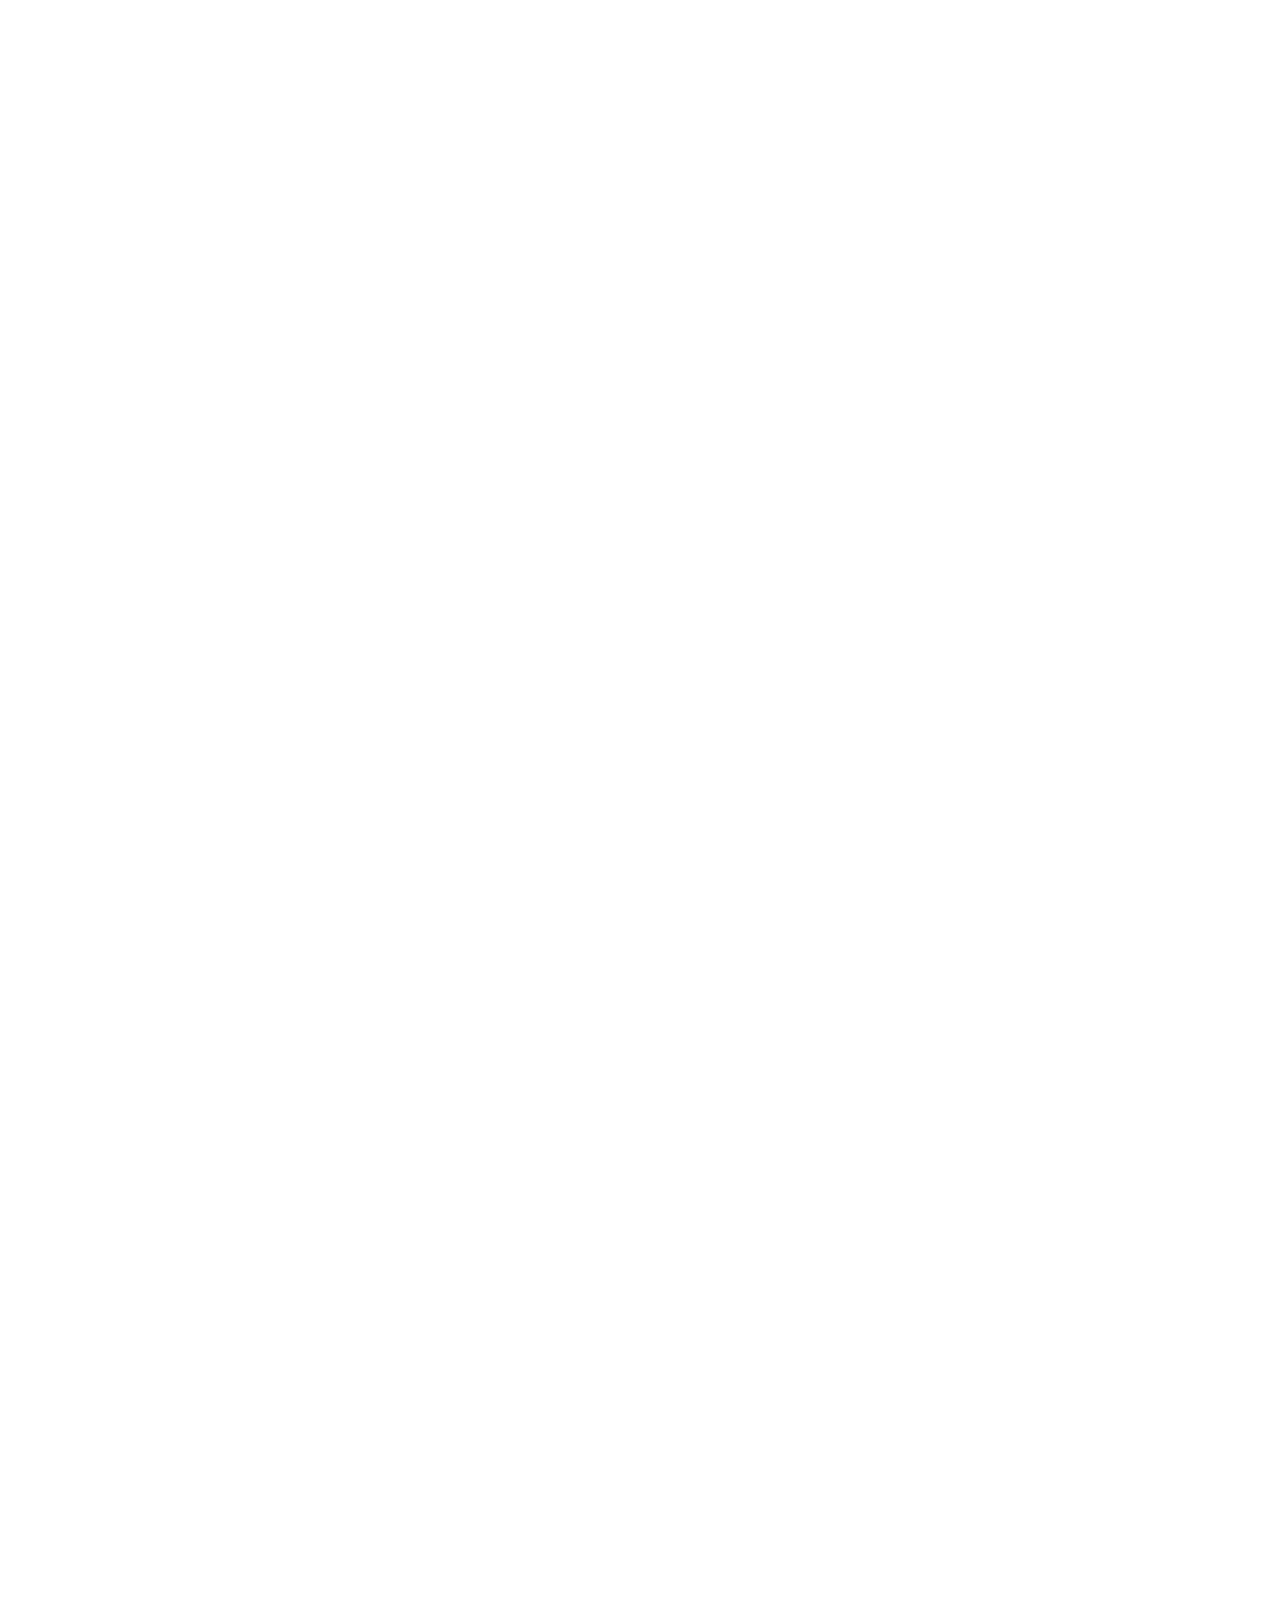
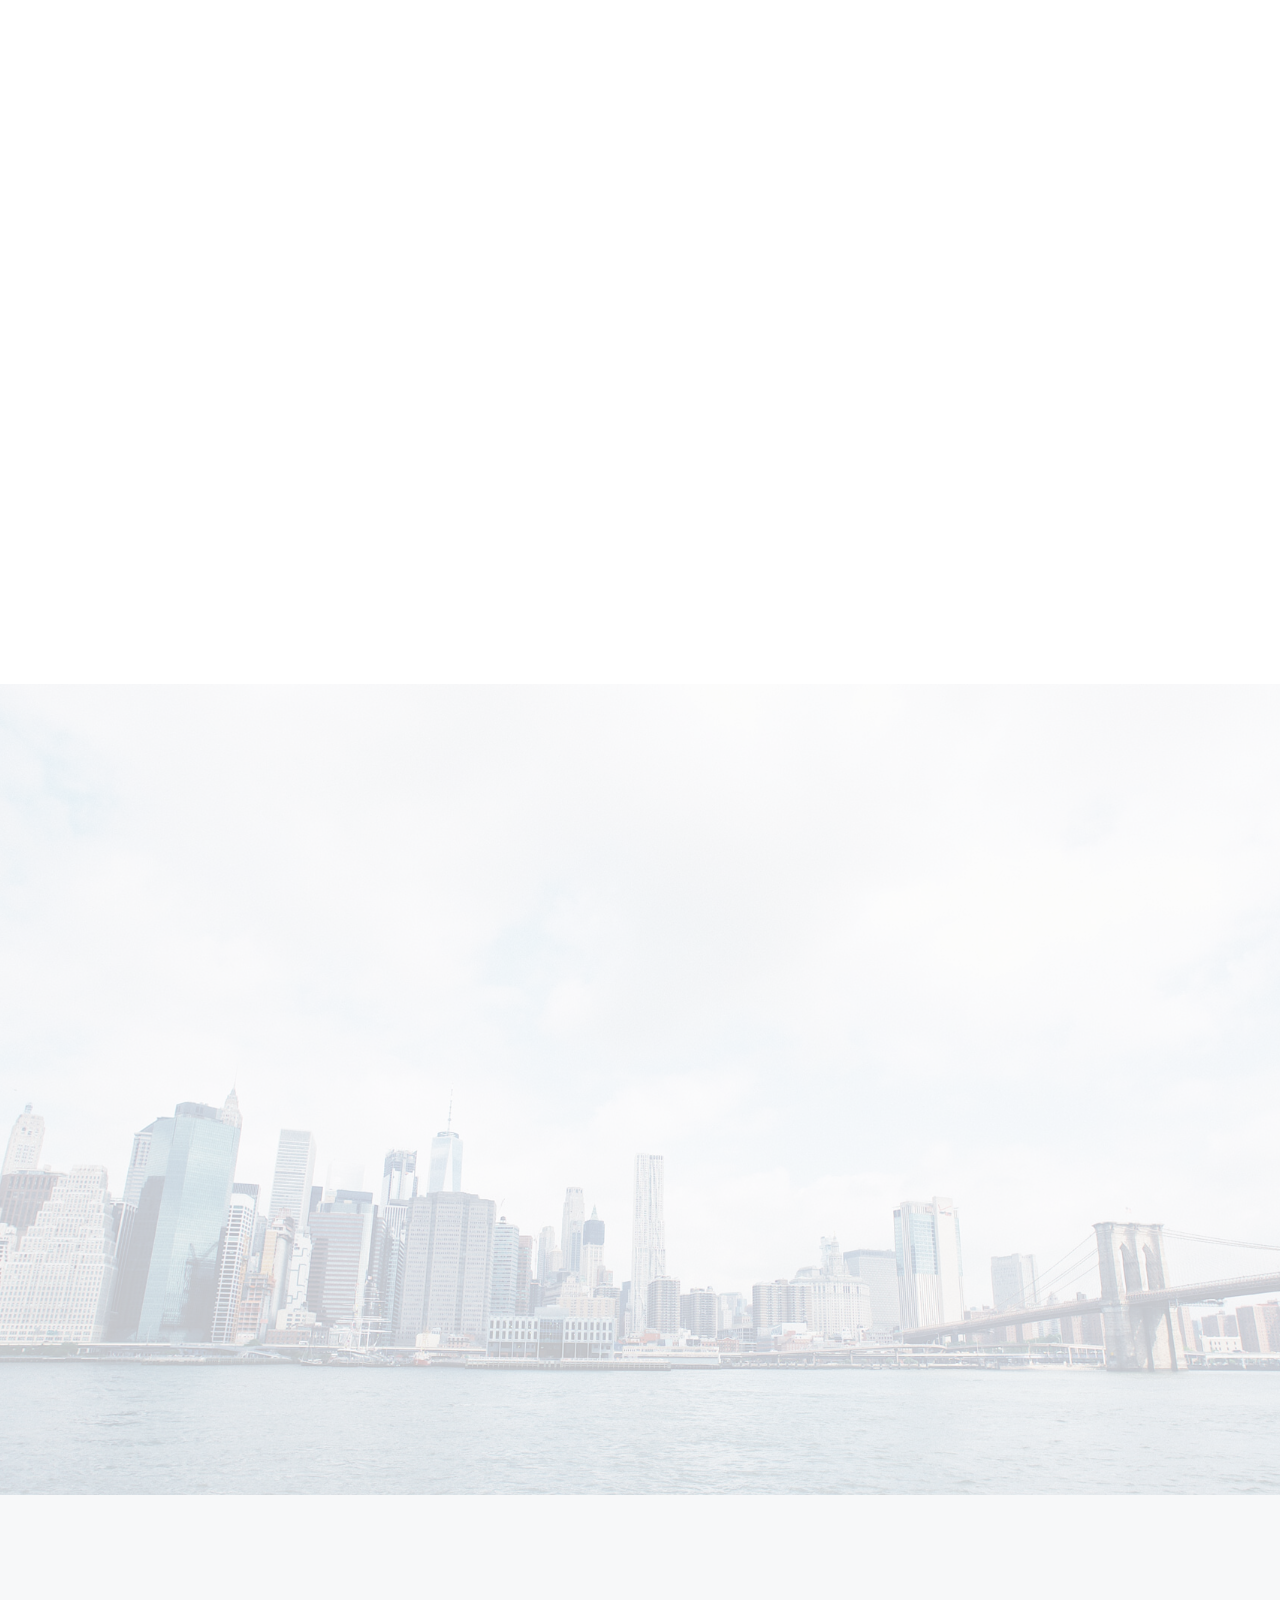
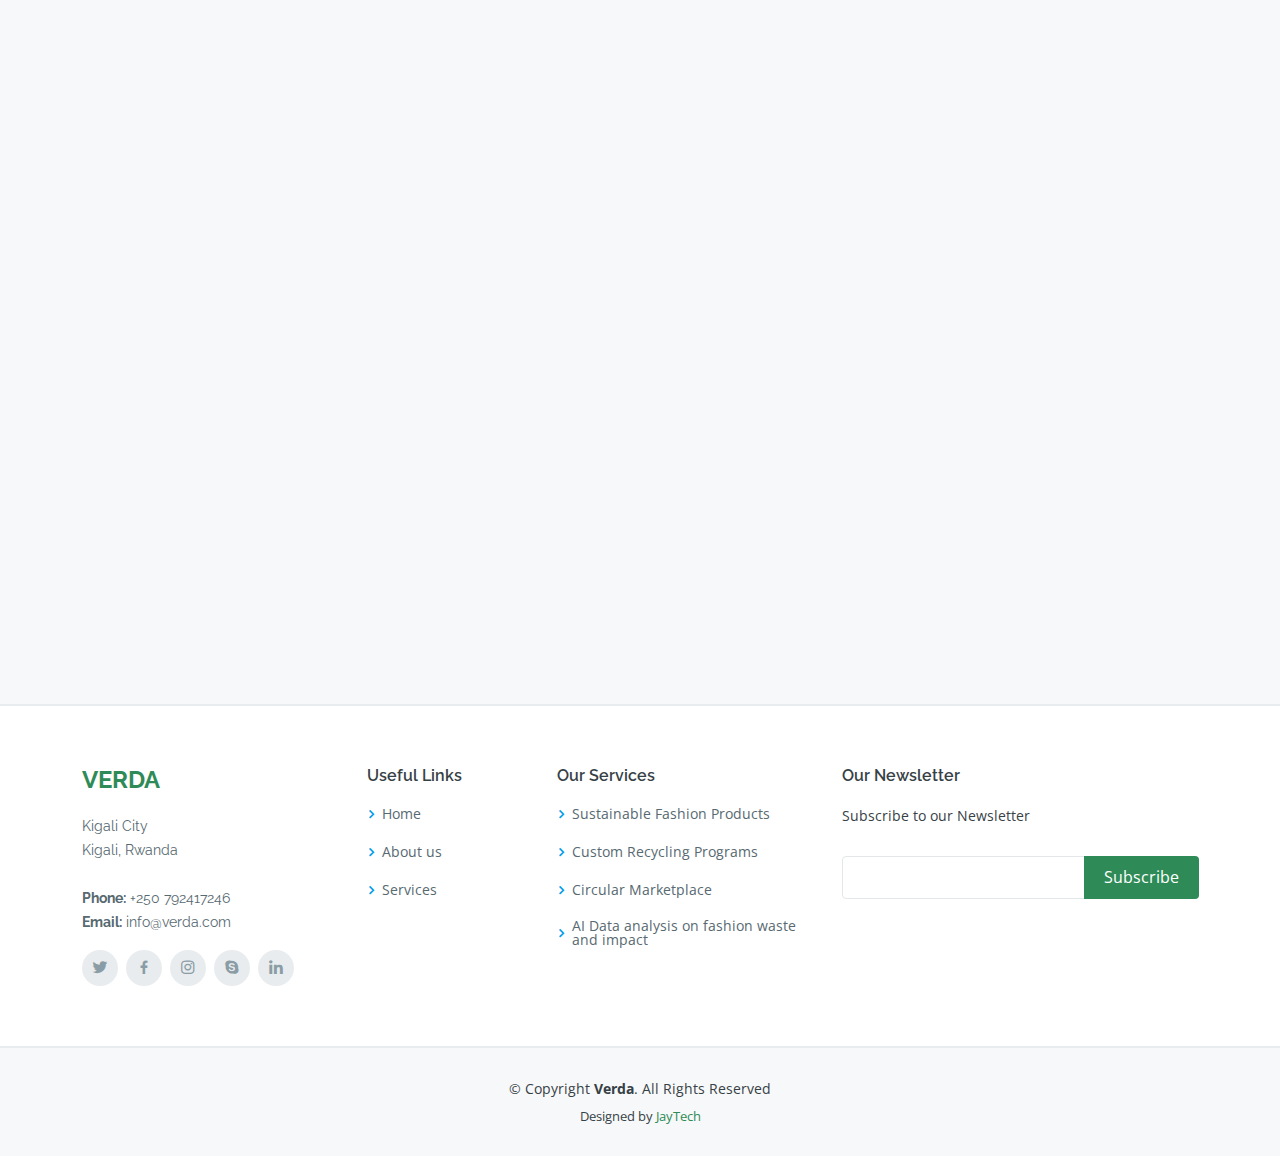
==== commit f7228747: "Initial commit" ====
--- a/index.html
+++ b/index.html
@@ -253,7 +253,7 @@
               </div>
               <div class="portfolio-links">
                 <a href="assets\img\image_123650291 (1).JPG" data-gallery="portfolioGallery" class="portfolio-lightbox" title="Special"><i class="bx bx-plus"></i></a>
-                <!-- <a href="portfolio-details.html" title="More Details"><i class="bx bx-link"></i></a> -->
+                <a href="portfolio-details.html" title="More Details"><i class="bx bx-link"></i></a>
               </div>
             </div>
           </div>
@@ -266,7 +266,7 @@
               </div>
               <div class="portfolio-links">
                 <a href="assets\img\image_123650291 (3).JPG" data-gallery="portfolioGallery" class="portfolio-lightbox" title="Unique"><i class="bx bx-plus"></i></a>
-                <!-- <a href="portfolio-details.html" title="More Details"><i class="bx bx-link"></i></a> -->
+                <a href="port2.html" title="More Details"><i class="bx bx-link"></i></a>
               </div>
             </div>
           </div>
@@ -279,7 +279,7 @@
               </div>
               <div class="portfolio-links">
                 <a href="assets\img\image_123650291 (2).JPG" data-gallery="portfolioGallery" class="portfolio-lightbox" title="Needed"><i class="bx bx-plus"></i></a>
-                <!-- <a href="portfolio-details.html" title="More Details"><i class="bx bx-link"></i></a> -->
+                <a href="port3.html" title="More Details"><i class="bx bx-link"></i></a>
               </div>
             </div>
           </div>
@@ -292,7 +292,7 @@
               </div>
               <div class="portfolio-links">
                 <a href="assets\img\image_123650291 (6).JPG" data-gallery="portfolioGallery" class="portfolio-lightbox" title="Warmth"><i class="bx bx-plus"></i></a>
-                <!-- <a href="portfolio-details.html" title="More Details"><i class="bx bx-link"></i></a> -->
+                <a href="port4.html" title="More Details"><i class="bx bx-link"></i></a>
               </div>
             </div>
           </div>
--- a/assets/css/style.css
+++ b/assets/css/style.css
@@ -31,6 +31,7 @@
 h5,
 h6 {
   font-family: "Raleway", sans-serif;
+  color: seagreen;
 }
 
 /*--------------------------------------------------------------
@@ -101,7 +102,7 @@
 
 #header .logo h1 a,
 #header .logo h1 a:hover {
-  color: #576971;
+  color: seagreen;
   text-decoration: none;
 }
 
